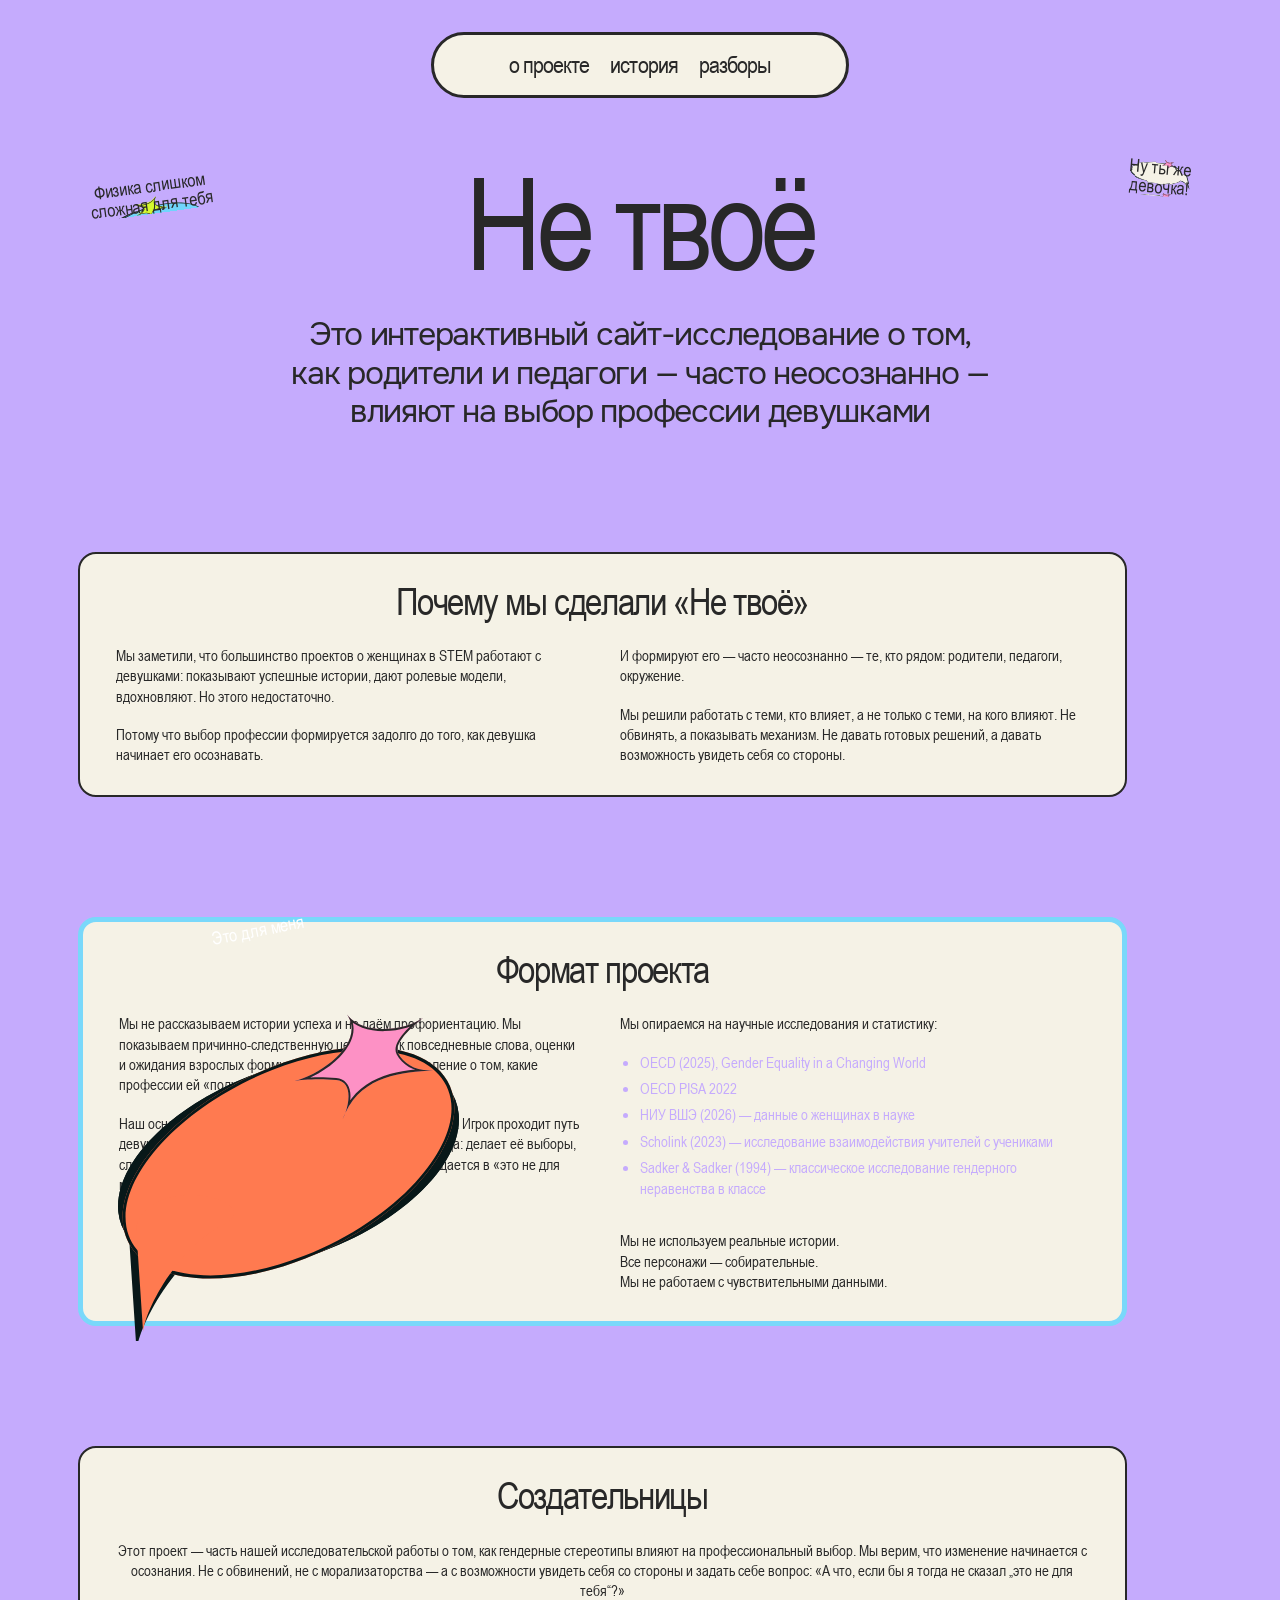
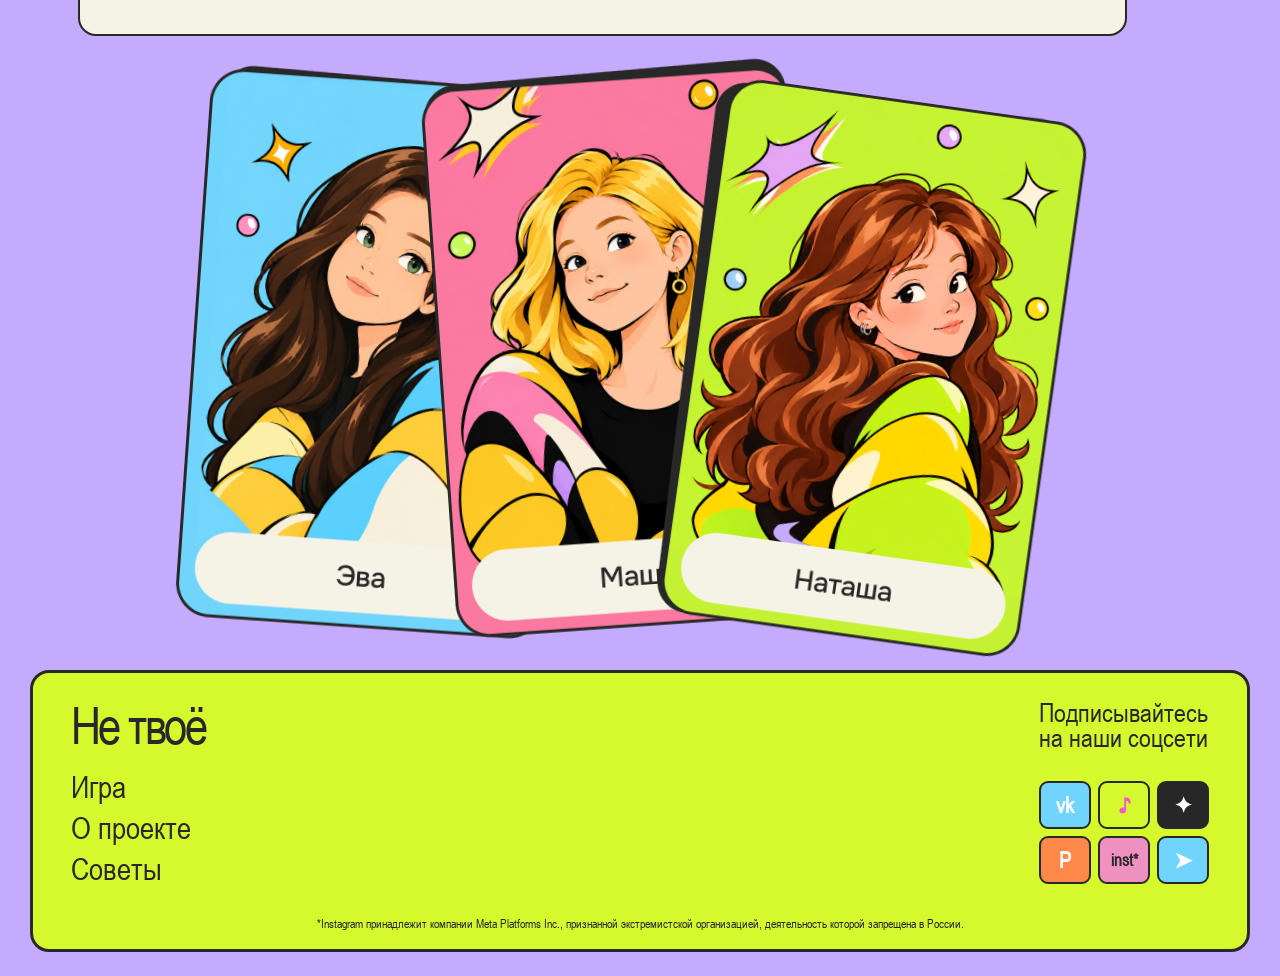
==== about.html @ 61107d0f "about page fixes" ====
<!doctype html>
<html lang="ru">
<head>
  <meta charset="utf-8" />
  <meta name="viewport" content="width=device-width, initial-scale=1" />
  <title>О проекте — Не твоё</title>
  <link rel="shortcut icon" href="./assets/favicon.svg" type="image/x-icon" />
  <link rel="stylesheet" href="./stylesheets/global.css" />
  <link rel="stylesheet" href="./stylesheets/style.css" />
  <link rel="stylesheet" href="./stylesheets/about.css" />
</head>
<body class="about-page">
  <nav class="menu" aria-label="навигация">
    <a href="./about.html" class="menu_item" aria-current="page">о проекте</a>
    <a href="./index.html" class="menu_item">история</a>
    <a href="./situations.html" class="menu_item">разборы</a>
  </nav>
  <main class="about-layout">
    <header class="about-hero" aria-labelledby="about-title">
      <span class="speech speech--left">Физика слишком<br />сложная для тебя</span>
      <span class="speech speech--right">Ну ты же<br />девочка!</span>
      <h1 id="about-title" class="about-hero__title">Не твоё</h1>
      <p class="about-hero__lead text_h4">Это&nbsp;интерактивный сайт-исследование о&nbsp;том, как&nbsp;родители и&nbsp;педагоги&nbsp;—&nbsp;часто неосознанно — влияют на&nbsp;выбор профессии девушками</p>
    </header>

    <section class="about-panel about-panel--why" aria-labelledby="why-title">
      <h2 id="why-title">Почему мы сделали «Не твоё»</h2>
      <div class="about-columns">
        <div>
          <p>Мы заметили, что большинство проектов о женщинах в STEM работают с девушками: показывают успешные истории, дают ролевые модели, вдохновляют. Но этого недостаточно.</p>
          <p>Потому что выбор профессии формируется задолго до того, как девушка начинает его осознавать.</p>
        </div>
        <div>
          <p>И формируют его — часто неосознанно — те, кто рядом: родители, педагоги, окружение.</p>
          <p>Мы решили работать с теми, кто влияет, а не только с теми, на кого влияют. Не обвинять, а показывать механизм. Не давать готовых решений, а давать возможность увидеть себя со стороны.</p>
        </div>
      </div>
    </section>

    <span class="speech speech--middle">Это для меня</span>

    <section class="about-panel about-panel--format" aria-labelledby="format-title">
      <h2 id="format-title">Формат проекта</h2>
      <div class="about-columns">
        <div>
          <p>Мы не рассказываем истории успеха и не даём профориентацию. Мы показываем причинно-следственную цепочку: как повседневные слова, оценки и ожидания взрослых формируют у девушки представление о том, какие профессии ей «подходят».</p>
          <p>Наш основной инструмент — интерактивная игра-расклад. Игрок проходит путь девушки от детства до выбора профессии от первого лица: делает её выборы, слышит реакции взрослых и видит, как интерес превращается в «это не для меня».</p>
        </div>
        <div>
          <p>Мы опираемся на научные исследования и статистику:</p>
          <ul class="about-sources">
            <li class="source_link"><a href="https://www.oecd.org/en/publications/gender-equality-in-a-changing-world_e808086f-en.html">OECD (2025), Gender Equality in a Changing World</a></li>
            <li class="source_link"><a href="https://www.oecd.org/en/publications/pisa-2022-results-volume-i_53f23881-en.html">OECD PISA 2022</a></li>
            <li class="source_link"><a href="https://issek.hse.ru/news/1135180436.html">НИУ ВШЭ (2026) — данные о женщинах в науке</a></li>
            <li class="source_link"><a href="https://www.scholink.org/ojs/index.php/jetss/article/view/31416">Scholink (2023) — исследование взаимодействия учителей с учениками</a></li>
            <li class="source_link"><a href="https://files.eric.ed.gov/fulltext/ED460362.pdf">Sadker & Sadker (1994) — классическое исследование гендерного неравенства в классе</a></li>
          </ul>
          <p class="about-note">Мы не используем реальные истории.<br />Все персонажи — собирательные.<br />Мы не работаем с чувствительными данными.</p>
        </div>
      </div>
    </section>

    <section class="about-creators" aria-labelledby="creators-title">
      <div class="about-panel about-panel--creators">
        <h2 id="creators-title">Создательницы</h2>
        <p>Этот проект — часть нашей исследовательской работы о том, как гендерные стереотипы влияют на профессиональный выбор. Мы верим, что изменение начинается с осознания. Не с обвинений, не с морализаторства — а с возможности увидеть себя со стороны и задать себе вопрос: «А что, если бы я тогда не сказал „это не для тебя“?»</p>
      </div>
      <div class="creator-cards" aria-label="Команда проекта">
        <img src="./assets/creators/eva.png" alt="Портрет Эвы" loading="lazy" />
        <img src="./assets/creators/masha.png" alt="Портрет Маши" loading="lazy" />
        <img src="./assets/creators/natasha.png" alt="Портрет Наташи" loading="lazy" />
      </div>
    </section>
  </main>

  <footer class="about-footer">
    <div class="about-footer__brand">
      <span class="about-footer__logo">Не твоё</span>
      <nav class="about-footer__links" aria-label="Навигация в подвале">
        <a href="./index.html">Игра</a>
        <a href="./about.html">О проекте</a>
        <a href="./situations.html">Советы</a>
      </nav>
    </div>
    <div class="about-footer__social">
      <p>Подписывайтесь<br />на наши соцсети</p>
      <div class="about-socials">
        <a class="about-socials__vk" href="#" aria-label="ВКонтакте">vk</a>
        <a class="about-socials__tt" href="#" aria-label="TikTok">♪</a>
        <a class="about-socials__other" href="#" aria-label="Дзен">✦</a>
        <a class="about-socials__pin" href="#" aria-label="Pinterest">P</a>
        <a class="about-socials__inst" href="#" aria-label="Instagram">inst*</a>
        <a class="about-socials__tg" href="#" aria-label="Telegram">➤</a>
      </div>
    </div>
    <p class="about-footer__disclaimer">*Instagram принадлежит компании Meta Platforms Inc., признанной экстремистской организацией, деятельность которой запрещена в России.</p>
  </footer>
</body>
</html>
---- stylesheets/global.css ----
:root {
  --purple: #c5abfd;
  --black: #282828;
  --white: #f5f2e6;
  --green: #d6f92e;
  --blue: #70d4fc;
  --pink: #fc9bcb;
}
* {
  box-sizing: border-box;
}
html,
body {
  margin: 0;
  min-height: 100%;
  font-family: Arial, sans-serif;
  color: var(--black);
}
body {
  background: var(--purple);
}
.page {
  position: relative;
  min-height: 100vh;
  min-height: 100dvh;
  overflow: hidden;
  display: flex;
  flex-direction: column;
  padding: 24px clamp(16px, 4vw, 64px);
}
.scene {
  width: 100%;
  display: none;
  flex: 1;
  min-height: 0;
  align-items: center;
  justify-content: center;
  position: relative;
}
.scene.is-active {
  display: flex;
  animation: fade 0.3s ease both;
}
.scene__content {
  width: 100%;
  max-height: 100%;
  overflow-y: auto;
  overscroll-behavior: contain;
  text-align: center;
  padding: 22px 0;
}

.btn {
  display: inline-block;
  border: 2px solid var(--black);
  border-radius: 999px;
  padding: 13px 29px;
  background: var(--green);
  text-decoration: none;
  font-weight: 700;
  color: var(--black);
  margin-top: 12px;
}
.btn:hover {
  transform: translateY(-2px);
}
.btn:focus-visible,
.choice-card:focus-visible {
  outline: 3px solid #fff;
  outline-offset: 4px;
}
.choice-cards {
  display: flex;
  gap: clamp(8px, 2vw, 24px);
  justify-content: center;
  align-items: center;
  margin: 24px auto 18px;
}
.choice-card {
  display: block;
  width: 250px;
  aspect-ratio: 383 / 564;
  padding: 0;
  border: none;
  background: transparent;
  cursor: pointer;
  overflow: visible;
  transition: 0.3s all ease;
}

.choice-card img {
  display: block;
  width: 100%;
  height: 100%;
  object-fit: contain;
  pointer-events: none;
}

/* .choice-card.is-selected {
  outline: 4px solid var(--white);
  transform: scale(1.04);
} */
.reaction {
  min-height: 70px;
  margin: 14px auto 0;
  padding: 14px 20px;
  max-width: 660px;
  border: 2px solid var(--black);
  border-radius: 20px;
  background: var(--white);
  font-size: clamp(16px, 2vw, 20px);
  line-height: 1.4;
}
.reaction[hidden],
.btn[hidden] {
  display: none;
}
.answers {
  display: flex;
  gap: 18px;
  justify-content: center;
  flex-wrap: wrap;
}
.answer {
  background: var(--white);
  min-width: 155px;
}
.answer:first-child {
  background: var(--green);
}
.collected {
  position: absolute;
  left: 22px;
  bottom: 14px;
  display: flex;
  gap: 4px;
  transform: rotate(-7deg);
  pointer-events: none;
}
.collected__card {
  display: grid;
  place-items: center;
  border: 2px solid var(--black);
  border-radius: 9px;
  width: 58px;
  height: 78px;
  background: var(--white);
  font-size: 11px;
  text-align: center;
  padding: 4px;
  box-shadow: 2px 3px var(--black);
}
.footer-note {
  position: relative;
  text-align: center;
  font-size: 12px;
  opacity: 0.6;
  padding-top: 8px;
}
.is-muted {
  color: #555;
}
@keyframes fade {
  from {
    opacity: 0;
  }
  to {
    opacity: 1;
  }
}
@keyframes shake {
  0%,
  100% {
    transform: rotate(0);
  }
  25% {
    transform: rotate(-6deg);
  }
  50% {
    transform: rotate(5deg);
  }
  75% {
    transform: rotate(-3deg);
  }
}

.scene--story {
  position: absolute;
  inset: 0;
  width: 100%;
  height: 100%;
}

.story {
  position: absolute;
  top: 50%;
  left: 50%;
  transform: translate(-50%, -50%);
  display: flex;
  align-items: center;
  justify-content: center;
}

.story__card {
  position: relative;
  z-index: 2;

  width: 310px;
  flex-shrink: 0;

  transform: rotate(-11deg);
}

.story__card img {
  display: block;
  width: 100%;
  height: auto;
  border-radius: 28px;
  border: 3px solid var(--black);
}
.choice-card img {
  width: 247px;
  height: 371px;
  border-radius: 20px;
  border: 2px solid var(--black);
}
/*
.choice-card:nth-of-type(1) {
  transform: rotate(-20deg);
}
.choice-card:nth-of-type(2) {
  transform: rotate(-7deg);
}
.choice-card:nth-of-type(3) {
  transform: rotate(10deg);
}
.choice-card:nth-of-type(1):hover {
  transform: rotate(-15deg);
}
.choice-card:nth-of-type(2):hover {
  transform: rotate(-12deg);
}
.choice-card:nth-of-type(3):hover {
  transform: rotate(15deg);
} */
.story__content {
  position: relative;
  z-index: 1;
  display: flex;
  flex-direction: column;
  align-items: center;
  gap: 32px;
  width: 571px;
  min-height: 355px;

  margin-left: -25px;
  padding: 28px 34px 24px;

  background: var(--white);
  border: 3px solid var(--black);
  border-radius: 24px;
}

.story__content .title_h1 {
  text-align: center;
}

.story__content .text_m {
  width: 100%;
  max-width: 460px;
}

.story__next {
  padding: 16px 32px;
  width: 149px;
  height: 58px;
  display: flex;
  justify-content: center;
  align-items: center;
  background: var(--green);
  border: 3px solid var(--black);
  border-radius: 100px;

  color: var(--black);
  cursor: pointer;
}

.story__next:hover {
  filter: brightness(0.96);
}

.scene--choice {
  position: absolute;
  inset: 0;
  overflow: hidden;
}

.choice {
  position: relative;
  width: 100%;
  height: 100%;
}

.choice__title {
  position: absolute;
  top: 18%;
  left: 50%;
  transform: translateX(-50%);

  margin: 0;
  padding: 20px 40px;

  width: max-content;
  max-width: 90%;

  background: var(--white);
  border: 3px solid var(--green);
  border-radius: 24px;
  text-align: center;

  z-index: 2;
}

/* Карточки */

.choice__cards {
  position: absolute;
  inset: 0;
}

.choice-card {
  position: absolute;
  top: 50%;
  left: 50%;

  width: clamp(160px, 18vw, 260px);
  aspect-ratio: 383 / 564;

  padding: 0;
  border: 0;
  background: transparent;
  cursor: pointer;

  transition: filter 0.25s ease;
}

.choice-card img {
  display: block;
  width: 100%;
  height: 100%;
  object-fit: contain;
  pointer-events: none;
}

.choice-card--1 {
  transform: translate(-164%, -25%) rotate(-11deg);
  z-index: 1;
}

.choice-card--2 {
  transform: translate(-50%, -25%) rotate(-2deg);
  z-index: 2;
}

.choice-card--3 {
  transform: translate(60%, -25%) rotate(5deg);
  z-index: 1;
}
.choice__bubble {
  position: absolute;

  top: 26%;
  right: -13%;

  width: 55vw;
  aspect-ratio: 480 / 160;

  background-image: url("../assets/bubble.svg");
  background-size: 100% 100%;
  background-repeat: no-repeat;

  display: flex;
  align-items: center;
  justify-content: center;

  padding: 40px 20px;

  z-index: 20;

  opacity: 0;
  visibility: hidden;
  pointer-events: none;

  transition:
    opacity 0.3s ease,
    visibility 0.3s ease;
}

.choice__bubble.is-visible {
  opacity: 1;
  visibility: visible;
}

.choice__bubble .text_m {
  margin: 0;
  max-width: 275px;
}
.choice-card.is-shaking {
  animation: choiceShake 0.45s ease;
}

@keyframes choiceShake {
  0%,
  100% {
    rotate: 0deg;
  }
  25% {
    rotate: -5deg;
  }
  50% {
    rotate: 5deg;
  }
  75% {
    rotate: -3deg;
  }
}
.choice-card.is-selected {
  z-index: 15;
  scale: 1.12;
  transition: scale 0.3s ease;
}
.choice__cards {
  position: absolute;
  inset: 0;
  z-index: auto;
}

.choice-card.is-selected {
  z-index: 15;
  scale: 1.12;
}

.choice__bubble {
  z-index: 20;
}

.scene:not(.is-active) {
  display: none;
}

.scene.is-active {
  display: flex;
}
.choice::before {
  content: "";
  position: absolute;
  inset: 0;
  background: rgba(0, 0, 0, 0.25);
  z-index: 10;

  opacity: 0;
  visibility: hidden;
  pointer-events: none;
  transition:
    opacity 0.3s ease,
    visibility 0.3s ease;
}

.choice:has(.choice-card.is-selected)::before {
  opacity: 1;
  visibility: visible;
}

.choice__cards:has(.is-selected) {
  z-index: 11;
}

.choice-card.is-selected {
  z-index: 15;
  scale: 1.12;
}

.choice__bubble {
  z-index: 20;
}
@media (max-width: 600px) {
  .page {
    padding: 18px 15px;
  }
  .choice-cards {
    gap: 7px;
  }
  .choice-card {
    width: min(29vw, 145px);
    border-radius: 13px;
  }
  .collected {
    left: 12px;
    bottom: 38px;
  }
  .collected__card {
    width: 40px;
    height: 56px;
    font-size: 9px;
  }
  .reaction {
    padding: 10px 12px;
    min-height: 50px;
  }
  .btn {
    padding: 11px 22px;
  }
}
@media (prefers-reduced-motion: reduce) {
  *,
  *:before,
  *:after {
    animation-duration: 0.01ms !important;
    transition-duration: 0.01ms !important;
  }
}
---- stylesheets/style.css ----
@import url(reset.css);
@import url(fonts.css);
@import url(layout.css);
@import url(adaptive.css);
---- stylesheets/about.css ----
.about-page {
  display: flex;
  flex-direction: column;
  min-height: 100vh;
  color: var(--black);
  background: var(--purple);
  overflow-x: hidden;
}
.about-page *,
.about-page *::before,
.about-page *::after {
  box-sizing: border-box;
}
.menu {
  margin-top: 32px;
}
.about-layout {
  isolation: isolate;
  position: relative;
  max-width: 1440px;
  margin: 0 auto;
}
.about-hero {
  position: relative;
  min-height: 300px;
  padding-top: 76px;
  text-align: center;
  display: flex;
  flex-direction: column;
  align-items: center;
  gap: 40px;
}
.about-hero__title {
  font-family: 'Arial-Narrow';
  font-size: clamp(70px, 10vw, 180px);
  line-height: 80%;
letter-spacing: -0.04em;
}
.about-hero__lead {
  max-width: 760px;
}
.speech {
  position: absolute;
  display: block;
  z-index: 2;
  /* max-width: 270px; */
  text-align: center;
  font-size: clamp(13px, 1.4vw, 20px);
  line-height: 1.05;
  transform: rotate(-8deg);
  background-position: center;
  background-repeat: no-repeat;
}
.speech--left {
  left: 1%;
  top: 78px;
  background: url('../assets/blue_bubble.svg');
  background-size: 100%;
}
.speech--right {
  right: 1%;
  top: 60px;
  transform: rotate(5deg);
  background: url('../assets/bubble.svg');
  background-size: 100%;
}
.speech--middle {
  width: 430px;
  height: 390px;
  background: url(../assets/red_bubble.svg);
  color: white;
  transform: rotate(-11deg);
}
.about-panel {
  width: 82vw;
  background: var(--white);
  border: 2px solid var(--black);
  border-radius: 18px;
  padding: 27px 36px 30px;
}
.about-panel h2 {
  margin: 0 0 22px;
  text-align: center;
  font-weight: 500;
  font-size: clamp(26px, 3vw, 46px);
  line-height: 1.1;
  letter-spacing: -0.035em;
}
.about-panel p,
.about-panel li {
  font-size: clamp(15px, 1.2vw, 19px);
  line-height: 1.33;
}
.about-panel p {
  margin: 0 0 18px;
}
.about-panel p:last-child {
  margin-bottom: 0;
}
.about-columns {
  display: grid;
  grid-template-columns: 1fr 1fr;
  gap: 36px;
}
.about-panel--why {
  margin-top: 120px;
  margin-bottom: 120px;
}
.about-panel--format {
  position: relative;
  margin-bottom: 120px;
  border-color: #79d8fa;
  border-width: 5px;
}
.about-sources {
  padding-left: 20px;
  list-style: disc;
}
.about-sources li {
  margin: 6px 0;
}
.about-note {
  margin-top: 32px !important;
}
.about-creators {
  margin-top: 10px;
}
.about-panel--creators {
  text-align: center;
  padding-bottom: 33px;
}
.about-panel--creators p {
  max-width: 1060px;
  margin: 0 auto;
}
.creator-cards {
  display: flex;
  justify-content: center;
  gap: 0;
  align-items: flex-start;
  padding: 45px 0 30px;
}
.creator-cards img {
  width: 375px;
}
.creator-cards img:nth-child(1) {
  z-index: 2;
  transform: rotate(4deg) translateY(-14px) translateX(114px);
}
.creator-cards img:nth-child(2) {
  z-index: 2;
  transform: rotate(-4deg) translateY(-14px) translateX(-14px);
}
.creator-cards img:nth-child(3) {
  z-index: 3;
  transform: rotate(8deg) translateY(36px) translateX(-144px);
}
.creator-card img {
  display: block;
  width: 100%;
  height: 100%;
  object-fit: cover;
}
.about-footer {
  position: relative;
  isolation: isolate;
  overflow: hidden;
  max-width: 1360px;
  width: calc(100% - 60px);
  margin: 0 auto 24px;
  border: 3px solid var(--black);
  border-radius: 19px;
  padding: 27px 38px 18px;
  display: flex;
  justify-content: space-between;
  flex-wrap: wrap;
  gap: 28px;
  background: var(--green);
}
.source_link {
  color: var(--purple);
}
.source_link:hover {
  filter: brightness(0.7);
}
.about-footer__logo {
  font-size: clamp(40px, 4vw, 62px);
  letter-spacing: -0.05em;
  line-height: 1;
}
.about-footer__links {
  margin-top: 18px;
  display: flex;
  flex-direction: column;
  align-items: flex-start;
  gap: 4px;
}
.about-footer__links a {
  font-size: clamp(22px, 2.4vw, 32px);
  line-height: 1.2;
  text-decoration: none;
  color: inherit;
}
.about-footer__social p {
  margin: 0 0 30px;
  font-size: clamp(19px, 2vw, 28px);
}
.about-socials {
  display: grid;
  grid-template-columns: repeat(3, 52px);
  gap: 7px;
}
.about-socials a {
  width: 52px;
  height: 48px;
  border: 2px solid var(--black);
  border-radius: 9px;
  display: flex;
  align-items: center;
  justify-content: center;
  text-decoration: none;
  color: white;
  font-weight: 800;
  font-size: 22px;
}
.about-socials__vk,
.about-socials__tg {
  background: #70d4fc;
}
.about-socials__tt {
  background: var(--green);
  color: #f159ce !important;
}
.about-socials__other {
  background: #272727;
}
.about-socials__pin {
  background: #ff8949;
}
.about-socials__inst {
  background: #ef91c0;
  color: #272727 !important;
  font-size: 17px !important;
}
.about-footer__disclaimer {
  width: 100%;
  text-align: center;
  font-size: 12px;
  line-height: 1.3;
  margin: 0;
}
@media (max-width: 700px) {
  .menu {
    margin-top: 20px;
  }
  .about-layout {
    padding: 0 6% 44px;
  }
  .about-hero {
    min-height: 0;
    padding: 46px 0 70px;
  }
  .about-hero__title {
    font-size: clamp(55px, 15vw, 95px);
    margin: 5px 0 18px;
  }
  .about-hero__lead {
    max-width: 320px;
    font-size: clamp(16px, 4.1vw, 20px);
    line-height: 1.22;
  }
  .speech {
    font-size: 14px;
    padding: 9px 12px;
  }
  .speech--left {
    display: none;
  }
  .speech--right {
    top: auto;
    bottom: 0;
    right: -5%;
    transform: rotate(-8deg);
  }
  .speech--middle {
    margin: 22px 0 15px auto;
    right: -5%;
  }
  .about-panel {
    padding: 24px 22px;
    border-radius: 16px;
  }
  .about-panel h2 {
    margin-bottom: 18px;
    font-size: clamp(26px, 7vw, 36px);
  }
  .about-columns {
    display: block;
  }
  .about-panel p,
  .about-panel li {
    font-size: clamp(16px, 4vw, 19px);
    line-height: 1.35;
  }
  .about-panel--why {
    margin-bottom: 42px;
  }
  .about-panel--format {
    margin-bottom: 40px;
  }
  .about-sources {
    margin-bottom: 25px;
  }
  .about-panel--creators {
    text-align: center;
  }
  .creator-cards {
    padding: 30px 0 25px;
    display: flex;
    flex-wrap: wrap;
  }
  .creator-card {
    width: 43%;
    min-width: 130px;
  }
  .creator-card:nth-child(2) {
    transform: rotate(8deg) translateY(13px);
  }
  .creator-card:nth-child(3) {
    width: 56%;
    margin-top: 12px;
    transform: rotate(-3deg);
  }
  .about-footer {
    width: calc(100% - 24px);
    margin-bottom: 12px;
    padding: 23px 22px 15px;
    display: block;
  }
  .about-footer__logo {
    font-size: 44px;
  }
  .about-footer__links {
    margin: 8px 0 28px;
  }
  .about-footer__links a {
    font-size: 24px;
  }
  .about-footer__social p {
    margin-bottom: 12px;
    font-size: 20px;
  }
  .about-socials {
    grid-template-columns: repeat(3, 49px);
  }
  .about-socials a {
    width: 49px;
    height: 47px;
  }
  .about-footer__disclaimer {
    margin-top: 24px;
    font-size: 10px;
  }
}
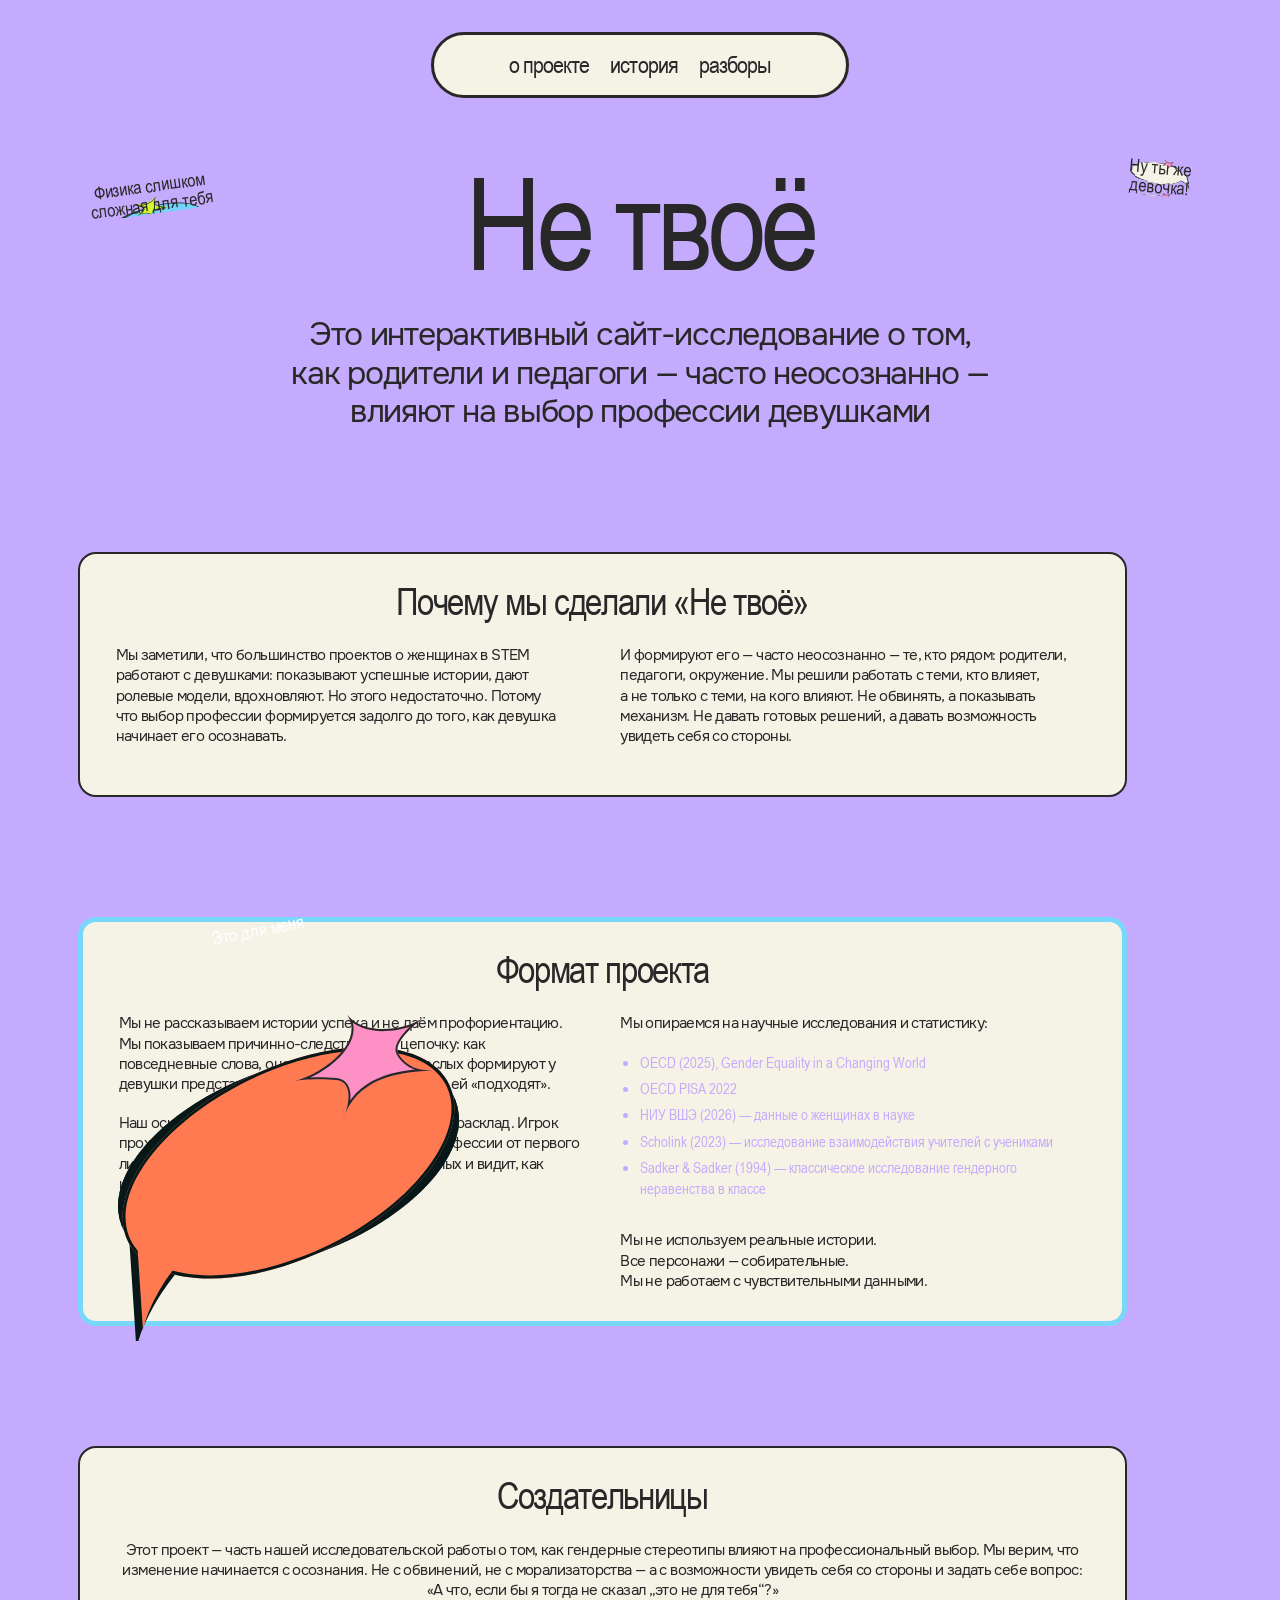
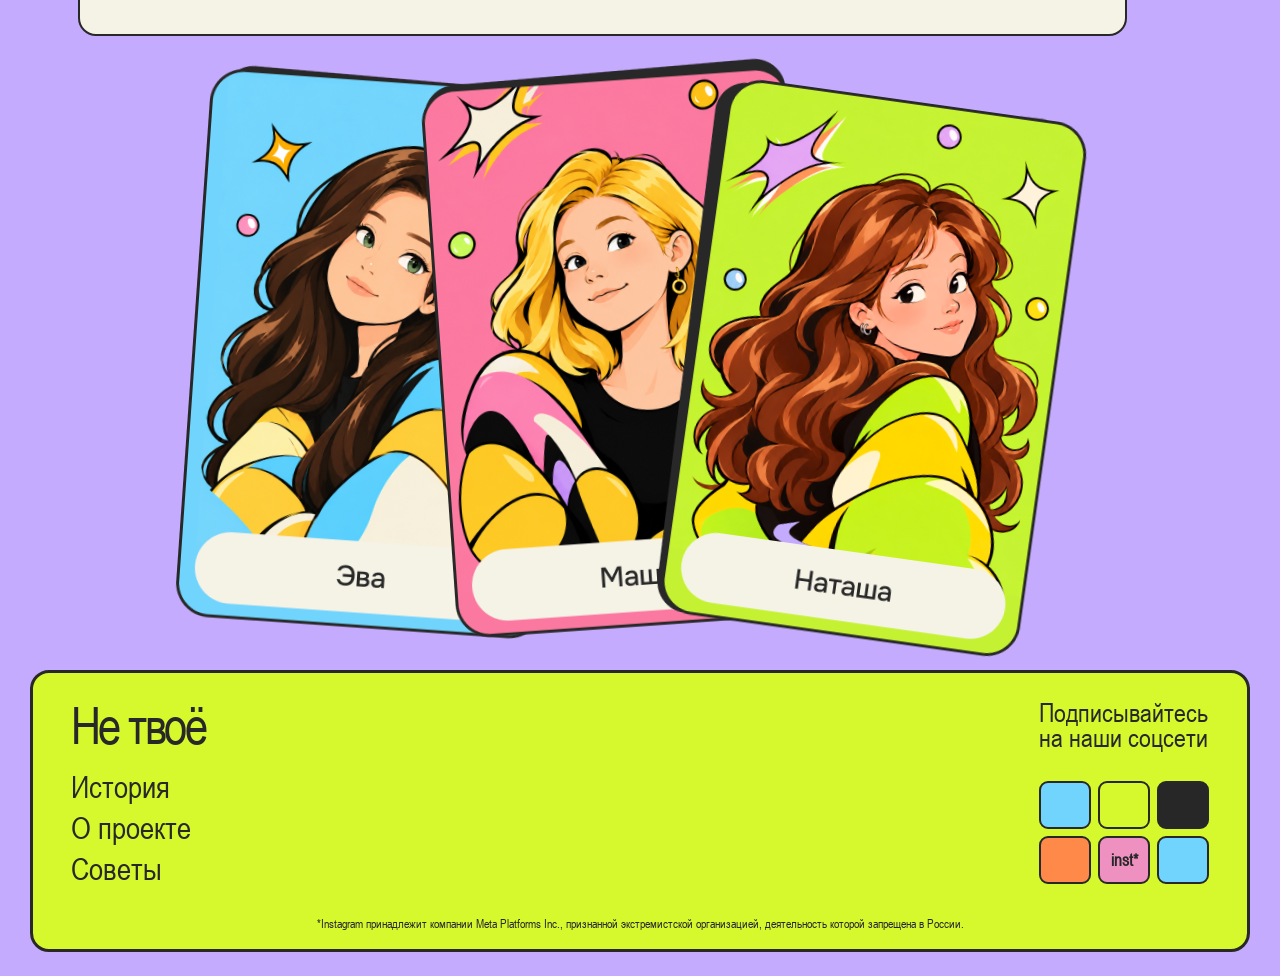
==== commit 4defc9fa: "fixed footer" ====
--- a/about.html
+++ b/about.html
@@ -26,14 +26,8 @@
     <section class="about-panel about-panel--why" aria-labelledby="why-title">
       <h2 id="why-title">Почему мы сделали «Не твоё»</h2>
       <div class="about-columns">
-        <div>
-          <p>Мы заметили, что большинство проектов о женщинах в STEM работают с девушками: показывают успешные истории, дают ролевые модели, вдохновляют. Но этого недостаточно.</p>
-          <p>Потому что выбор профессии формируется задолго до того, как девушка начинает его осознавать.</p>
-        </div>
-        <div>
-          <p>И формируют его — часто неосознанно — те, кто рядом: родители, педагоги, окружение.</p>
-          <p>Мы решили работать с теми, кто влияет, а не только с теми, на кого влияют. Не обвинять, а показывать механизм. Не давать готовых решений, а давать возможность увидеть себя со стороны.</p>
-        </div>
+          <p class="text_l">Мы&nbsp;заметили, что&nbsp;большинство проектов о&nbsp;женщинах в&nbsp;STEM работают с&nbsp;девушками: показывают успешные истории, дают ролевые модели, вдохновляют. Но&nbsp;этого&nbsp;недостаточно. Потому что&nbsp;выбор профессии формируется задолго до&nbsp;того, как&nbsp;девушка начинает его&nbsp;осознавать.</p>
+          <p class="text_l">И&nbsp;формируют его&nbsp;— часто неосознанно&nbsp;— те, кто&nbsp;рядом: родители, педагоги, окружение. Мы&nbsp;решили работать с&nbsp;теми, кто&nbsp;влияет, а&nbsp;не&nbsp;только с&nbsp;теми, на&nbsp;кого влияют. Не&nbsp;обвинять, а&nbsp;показывать механизм. Не&nbsp;давать готовых решений, а&nbsp;давать возможность увидеть себя со&nbsp;стороны.</p>
       </div>
     </section>
 
@@ -43,11 +37,11 @@
       <h2 id="format-title">Формат проекта</h2>
       <div class="about-columns">
         <div>
-          <p>Мы не рассказываем истории успеха и не даём профориентацию. Мы показываем причинно-следственную цепочку: как повседневные слова, оценки и ожидания взрослых формируют у девушки представление о том, какие профессии ей «подходят».</p>
-          <p>Наш основной инструмент — интерактивная игра-расклад. Игрок проходит путь девушки от детства до выбора профессии от первого лица: делает её выборы, слышит реакции взрослых и видит, как интерес превращается в «это не для меня».</p>
+          <p class="text_l">Мы не рассказываем истории успеха и не даём профориентацию. Мы показываем причинно-следственную цепочку: как повседневные слова, оценки и ожидания взрослых формируют у девушки представление о том, какие профессии ей «подходят».</p>
+          <p class="text_l">Наш основной инструмент — интерактивная игра-расклад. Игрок проходит путь девушки от детства до выбора профессии от первого лица: делает её выборы, слышит реакции взрослых и видит, как интерес превращается в «это не для меня».</p>
         </div>
         <div>
-          <p>Мы опираемся на научные исследования и статистику:</p>
+          <p class="text_l">Мы опираемся на научные исследования и статистику:</p>
           <ul class="about-sources">
             <li class="source_link"><a href="https://www.oecd.org/en/publications/gender-equality-in-a-changing-world_e808086f-en.html">OECD (2025), Gender Equality in a Changing World</a></li>
             <li class="source_link"><a href="https://www.oecd.org/en/publications/pisa-2022-results-volume-i_53f23881-en.html">OECD PISA 2022</a></li>
@@ -55,7 +49,7 @@
             <li class="source_link"><a href="https://www.scholink.org/ojs/index.php/jetss/article/view/31416">Scholink (2023) — исследование взаимодействия учителей с учениками</a></li>
             <li class="source_link"><a href="https://files.eric.ed.gov/fulltext/ED460362.pdf">Sadker & Sadker (1994) — классическое исследование гендерного неравенства в классе</a></li>
           </ul>
-          <p class="about-note">Мы не используем реальные истории.<br />Все персонажи — собирательные.<br />Мы не работаем с чувствительными данными.</p>
+          <p class="about-note text_l">Мы не используем реальные истории.<br />Все персонажи — собирательные.<br />Мы не работаем с чувствительными данными.</p>
         </div>
       </div>
     </section>
@@ -63,7 +57,7 @@
     <section class="about-creators" aria-labelledby="creators-title">
       <div class="about-panel about-panel--creators">
         <h2 id="creators-title">Создательницы</h2>
-        <p>Этот проект — часть нашей исследовательской работы о том, как гендерные стереотипы влияют на профессиональный выбор. Мы верим, что изменение начинается с осознания. Не с обвинений, не с морализаторства — а с возможности увидеть себя со стороны и задать себе вопрос: «А что, если бы я тогда не сказал „это не для тебя“?»</p>
+        <p class="text_l">Этот проект — часть нашей исследовательской работы о том, как гендерные стереотипы влияют на профессиональный выбор. Мы верим, что изменение начинается с осознания. Не с обвинений, не с морализаторства — а с возможности увидеть себя со стороны и задать себе вопрос: «А что, если бы я тогда не сказал „это не для тебя“?»</p>
       </div>
       <div class="creator-cards" aria-label="Команда проекта">
         <img src="./assets/creators/eva.png" alt="Портрет Эвы" loading="lazy" />
@@ -77,7 +71,7 @@
     <div class="about-footer__brand">
       <span class="about-footer__logo">Не твоё</span>
       <nav class="about-footer__links" aria-label="Навигация в подвале">
-        <a href="./index.html">Игра</a>
+        <a href="./index.html">История</a>
         <a href="./about.html">О проекте</a>
         <a href="./situations.html">Советы</a>
       </nav>
@@ -85,12 +79,12 @@
     <div class="about-footer__social">
       <p>Подписывайтесь<br />на наши соцсети</p>
       <div class="about-socials">
-        <a class="about-socials__vk" href="#" aria-label="ВКонтакте">vk</a>
-        <a class="about-socials__tt" href="#" aria-label="TikTok">♪</a>
-        <a class="about-socials__other" href="#" aria-label="Дзен">✦</a>
-        <a class="about-socials__pin" href="#" aria-label="Pinterest">P</a>
-        <a class="about-socials__inst" href="#" aria-label="Instagram">inst*</a>
-        <a class="about-socials__tg" href="#" aria-label="Telegram">➤</a>
+        <a class="about-socials__vk" href="https://vk.ru/netvoyeproject" aria-label="ВКонтакте"></a>
+        <a class="about-socials__tt" href="https://www.tiktok.com/@not_yours_project" aria-label="TikTok"></a>
+        <a class="about-socials__other" href="https://dzen.ru/notyoursproject" aria-label="Дзен"></a>
+        <a class="about-socials__pin" href="https://www.pinterest.com/netvoeproject/" aria-label="Pinterest"></a>
+        <a class="about-socials__inst" href="https://www.instagram.com/netvoe.project/" aria-label="Instagram">inst*</a>
+        <a class="about-socials__tg" href="https://t.me/notyoursproject" aria-label="Telegram"></a>
       </div>
     </div>
     <p class="about-footer__disclaimer">*Instagram принадлежит компании Meta Platforms Inc., признанной экстремистской организацией, деятельность которой запрещена в России.</p>
--- a/stylesheets/about.css
+++ b/stylesheets/about.css
@@ -102,6 +102,9 @@
   grid-template-columns: 1fr 1fr;
   gap: 36px;
 }
+.about-columns p {
+  max-width: 520px;
+}
 .about-panel--why {
   margin-top: 120px;
   margin-bottom: 120px;
@@ -118,6 +121,7 @@
 }
 .about-sources li {
   margin: 6px 0;
+  transition: all 0.5s ease;
 }
 .about-note {
   margin-top: 32px !important;
@@ -222,6 +226,10 @@
   color: white;
   font-weight: 800;
   font-size: 22px;
+  transition: all 0.5s ease;
+}
+.about-socials a:hover {
+  filter: brightness(0.7);
 }
 .about-socials__vk,
 .about-socials__tg {
@@ -361,4 +369,35 @@
     margin-top: 24px;
     font-size: 10px;
   }
-}
+  .creators__cards {
+    display: flex;
+    flex-wrap: nowrap;
+
+    width: 100%;
+    gap: 16px;
+
+    overflow-x: auto;
+    overflow-y: hidden;
+
+    scroll-snap-type: x mandatory;
+    scroll-padding-inline: 16px;
+    -webkit-overflow-scrolling: touch;
+
+    padding: 12px 16px 24px;
+    box-sizing: border-box;
+
+    scrollbar-width: none;
+  }
+
+  .creators__cards::-webkit-scrollbar {
+    display: none;
+  }
+
+  .creators__cards .creator-card {
+    flex: 0 0 78%;
+    min-width: 0;
+    max-width: 320px;
+
+    scroll-snap-align: center;
+  }
+}
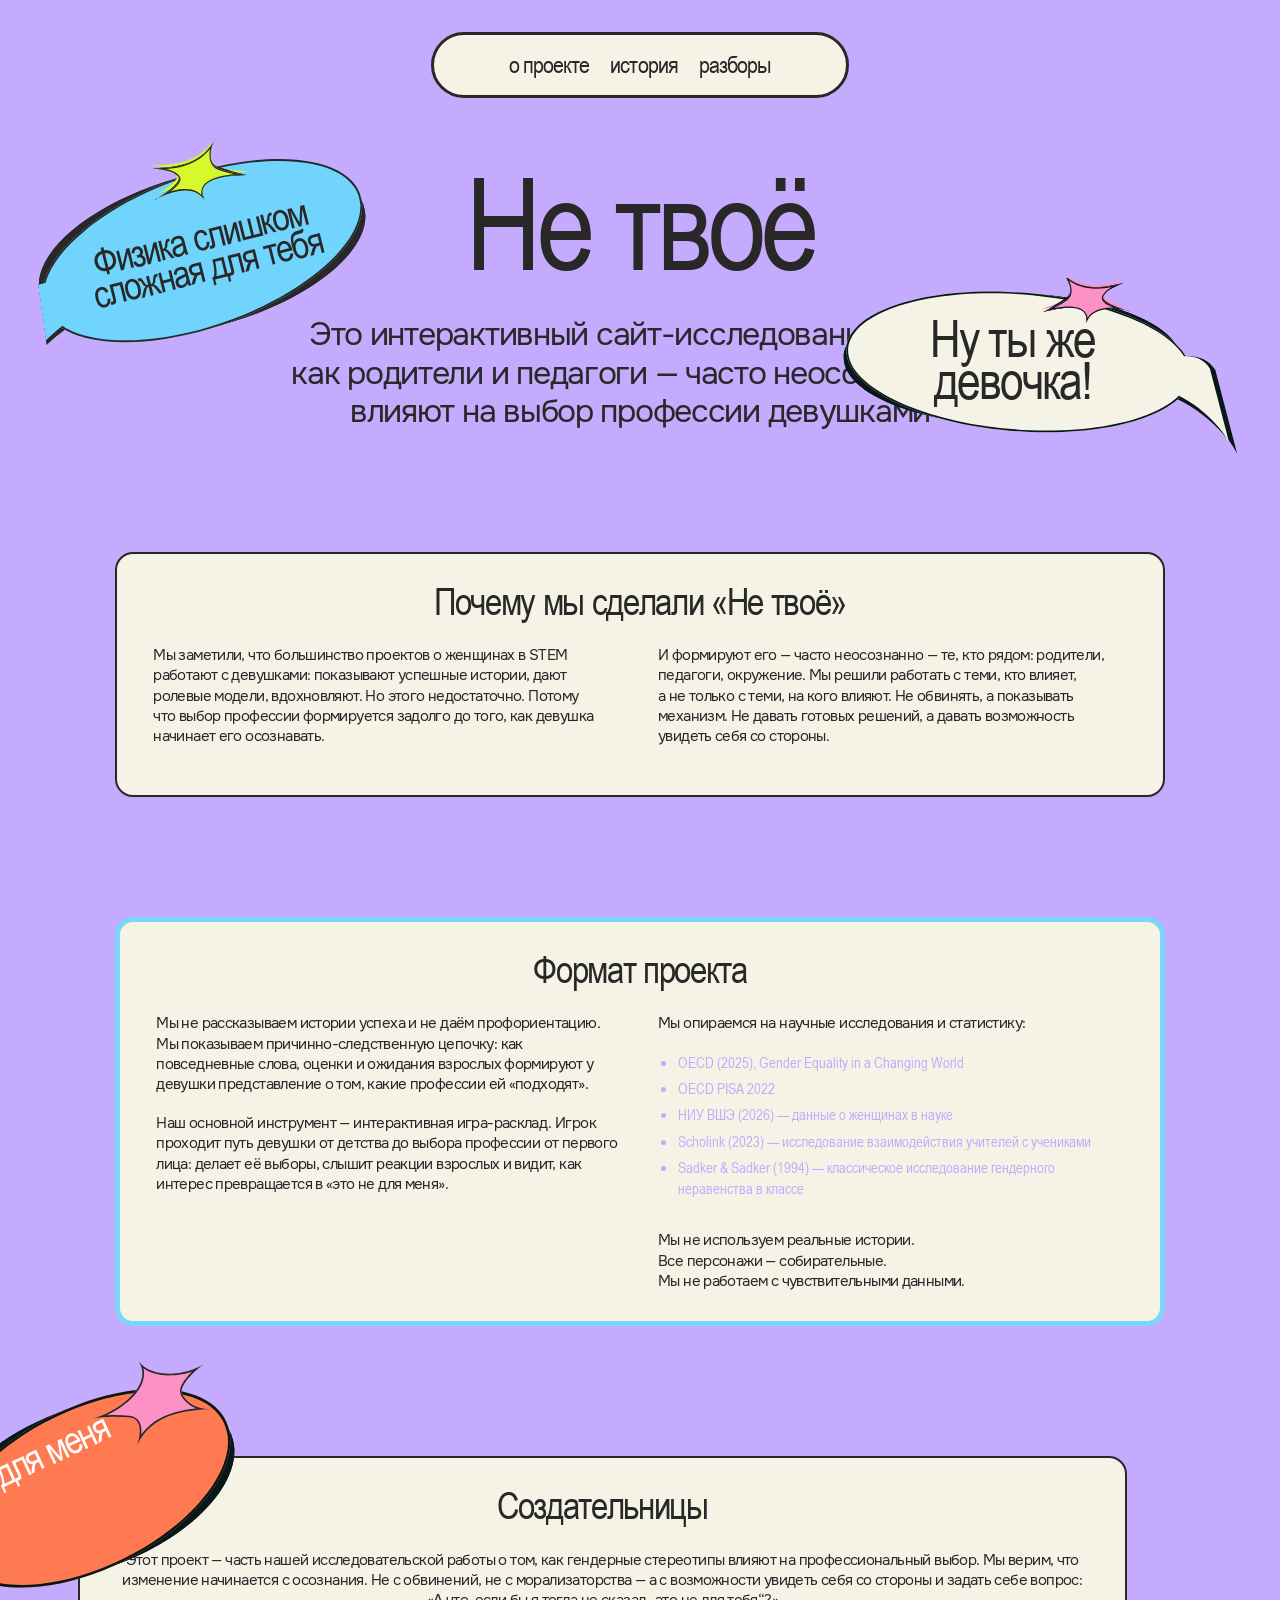
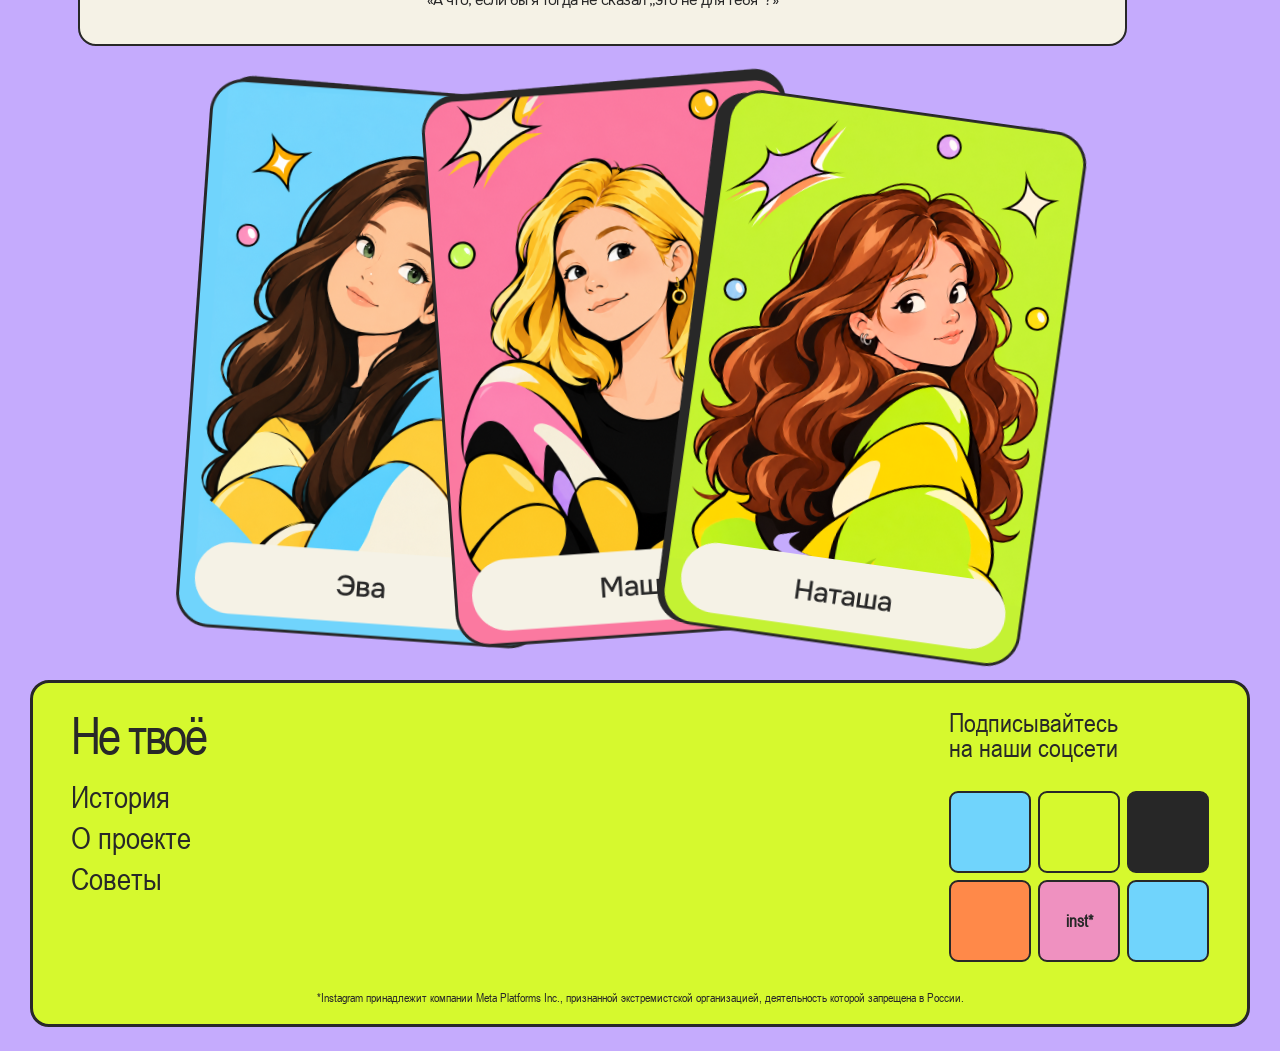
==== commit 15fb7320: "fixes" ====
--- a/about.html
+++ b/about.html
@@ -8,6 +8,19 @@
   <link rel="stylesheet" href="./stylesheets/global.css" />
   <link rel="stylesheet" href="./stylesheets/style.css" />
   <link rel="stylesheet" href="./stylesheets/about.css" />
+  <!-- Yandex.Metrika counter -->
+    <script type="text/javascript">
+        (function(m,e,t,r,i,k,a){
+            m[i]=m[i]||function(){(m[i].a=m[i].a||[]).push(arguments)};
+            m[i].l=1*new Date();
+            for (var j = 0; j < document.scripts.length; j++) {if (document.scripts[j].src === r) { return; }}
+            k=e.createElement(t),a=e.getElementsByTagName(t)[0],k.async=1,k.src=r,a.parentNode.insertBefore(k,a)
+        })(window, document,'script','https://mc.yandex.ru/metrika/tag.js?id=113823030', 'ym');
+
+        ym(113823030, 'init', {ssr:true, webvisor:true, clickmap:true, ecommerce:"dataLayer", referrer: document.referrer, url: location.href, accurateTrackBounce:true, trackLinks:true});
+    </script>
+    <noscript><div><img src="https://mc.yandex.ru/watch/113823030" style="position:absolute; left:-9999px;" alt="" /></div></noscript>
+    <!-- /Yandex.Metrika counter -->
 </head>
 <body class="about-page">
   <nav class="menu" aria-label="навигация">
@@ -17,8 +30,10 @@
   </nav>
   <main class="about-layout">
     <header class="about-hero" aria-labelledby="about-title">
-      <span class="speech speech--left">Физика слишком<br />сложная для тебя</span>
-      <span class="speech speech--right">Ну ты же<br />девочка!</span>
+      <div class="speech speech--left"><p>Физика слишком<br />сложная для тебя</p></div>
+      <div class="main_bubble">
+       <p>Ну ты же<br>девочка!</p>
+      </div>
       <h1 id="about-title" class="about-hero__title">Не твоё</h1>
       <p class="about-hero__lead text_h4">Это&nbsp;интерактивный сайт-исследование о&nbsp;том, как&nbsp;родители и&nbsp;педагоги&nbsp;—&nbsp;часто неосознанно — влияют на&nbsp;выбор профессии девушками</p>
     </header>
@@ -31,7 +46,7 @@
       </div>
     </section>
 
-    <span class="speech speech--middle">Это для меня</span>
+    <div class="speech speech--middle"><p>Это для меня</p></div>
 
     <section class="about-panel about-panel--format" aria-labelledby="format-title">
       <h2 id="format-title">Формат проекта</h2>
--- a/stylesheets/global.css
+++ b/stylesheets/global.css
@@ -216,33 +216,12 @@
   width: 100%;
   height: auto;
   border-radius: 28px;
-  border: 3px solid var(--black);
 }
 .choice-card img {
   width: 247px;
   height: 371px;
   border-radius: 20px;
-  border: 2px solid var(--black);
-}
-/*
-.choice-card:nth-of-type(1) {
-  transform: rotate(-20deg);
-}
-.choice-card:nth-of-type(2) {
-  transform: rotate(-7deg);
-}
-.choice-card:nth-of-type(3) {
-  transform: rotate(10deg);
-}
-.choice-card:nth-of-type(1):hover {
-  transform: rotate(-15deg);
-}
-.choice-card:nth-of-type(2):hover {
-  transform: rotate(-12deg);
-}
-.choice-card:nth-of-type(3):hover {
-  transform: rotate(15deg);
-} */
+}
 .story__content {
   position: relative;
   z-index: 1;
@@ -399,6 +378,7 @@
 .choice__bubble.is-visible {
   opacity: 1;
   visibility: visible;
+  margin-left: -150px;
 }
 
 .choice__bubble .text_m {
@@ -407,6 +387,12 @@
 }
 .choice-card.is-shaking {
   animation: choiceShake 0.45s ease;
+}
+.episode__collected img:nth-of-type(2), .episode__collected img:nth-of-type(4) {
+    display: block;
+    height: auto;
+    transform: rotate(-5deg);
+    width: 95px;
 }
 
 @keyframes choiceShake {
--- a/stylesheets/about.css
+++ b/stylesheets/about.css
@@ -15,6 +15,9 @@
   margin-top: 32px;
 }
 .about-layout {
+  display: flex;
+  flex-direction: column;
+  align-items: center;
   isolation: isolate;
   position: relative;
   max-width: 1440px;
@@ -52,27 +55,55 @@
   background-repeat: no-repeat;
 }
 .speech--left {
-  left: 1%;
-  top: 78px;
-  background: url('../assets/blue_bubble.svg');
+  left: -30%;
+  top: 1%;
+  background: url(../assets/blue_bubble.svg);
   background-size: 100%;
-}
-.speech--right {
-  right: 1%;
-  top: 60px;
-  transform: rotate(5deg);
-  background: url('../assets/bubble.svg');
-  background-size: 100%;
+  background-repeat: no-repeat;
+  background-position: center;
+  width: 28vw;
+  height: 20vw;
+  display: flex;
+  justify-content: center;
+  align-items: center;
+}
+.speech--left p {
+  font-size: 3vw;
+  line-height: 80%;
+  letter-spacing: -0.04em;
+  text-align: center;
+  transform: rotate(-6deg);
+  margin-top: 45px;
+  margin-left: -20px;
+}
+.main_bubble {
+  right: -29%;
+  top: 54%;
 }
 .speech--middle {
-  width: 430px;
-  height: 390px;
+  display: flex;
+  justify-content: center;
+  align-items: center;
+  width: 29.861vw;
+  height: 27vw;
   background: url(../assets/red_bubble.svg);
   color: white;
   transform: rotate(-11deg);
+  background-repeat: no-repeat;
+  left: -15%;
+  top: 54%;
+  background-size: 100%;
+}
+.speech--middle p {
+  font-size: 3vw;
+  line-height: 80%;
+  letter-spacing: -0.04em;
+  transform: rotate(-14deg);
+  margin-left: -150px;
 }
 .about-panel {
   width: 82vw;
+  max-width: 1200px;
   background: var(--white);
   border: 2px solid var(--black);
   border-radius: 18px;
@@ -211,12 +242,12 @@
 }
 .about-socials {
   display: grid;
-  grid-template-columns: repeat(3, 52px);
+  grid-template-columns: repeat(3, 82px);
   gap: 7px;
 }
 .about-socials a {
-  width: 52px;
-  height: 48px;
+  width: 82px;
+  height: 82px;
   border: 2px solid var(--black);
   border-radius: 9px;
   display: flex;
@@ -322,28 +353,17 @@
   .about-panel--creators {
     text-align: center;
   }
-  .creator-cards {
-    padding: 30px 0 25px;
-    display: flex;
-    flex-wrap: wrap;
-  }
-  .creator-card {
-    width: 43%;
-    min-width: 130px;
-  }
-  .creator-card:nth-child(2) {
-    transform: rotate(8deg) translateY(13px);
-  }
-  .creator-card:nth-child(3) {
-    width: 56%;
-    margin-top: 12px;
-    transform: rotate(-3deg);
+
+  .speech--left {
+    display: none;
   }
   .about-footer {
     width: calc(100% - 24px);
     margin-bottom: 12px;
     padding: 23px 22px 15px;
-    display: block;
+    display: flex;
+    flex-direction: column;
+    align-items: center;
   }
   .about-footer__logo {
     font-size: 44px;
@@ -369,35 +389,64 @@
     margin-top: 24px;
     font-size: 10px;
   }
-  .creators__cards {
+
+  .main_bubble {
+    right: -29%;
+    top: 84%;
+  }
+  .about-creators {
+    min-width: 0;
+  }
+  .creator-cards img {
+    transform: none !important;
+  }
+  .creator-cards {
     display: flex;
+    flex-direction: row;
     flex-wrap: nowrap;
+    align-items: center;
+    justify-content: flex-start;
 
     width: 100%;
+    max-width: 100%;
+    box-sizing: border-box;
+
     gap: 16px;
+    padding: 20px 11% 28px;
 
     overflow-x: auto;
     overflow-y: hidden;
 
     scroll-snap-type: x mandatory;
-    scroll-padding-inline: 16px;
+    scroll-padding-inline: 11%;
     -webkit-overflow-scrolling: touch;
-
-    padding: 12px 16px 24px;
-    box-sizing: border-box;
+    overscroll-behavior-x: contain;
 
     scrollbar-width: none;
   }
 
-  .creators__cards::-webkit-scrollbar {
+  .creator-cards::-webkit-scrollbar {
     display: none;
   }
 
-  .creators__cards .creator-card {
+  .creator-cards .creator-card,
+  .creator-cards .creator-card:nth-child(2),
+  .creator-cards .creator-card:nth-child(3) {
+    display: block;
+    position: relative;
+
     flex: 0 0 78%;
+    width: 78%;
     min-width: 0;
-    max-width: 320px;
+    max-width: none;
+    height: auto;
+
+    margin: 0;
+    transform: none;
+    rotate: none;
 
     scroll-snap-align: center;
-  }
-}
+    scroll-snap-stop: always;
+  }
+
+}
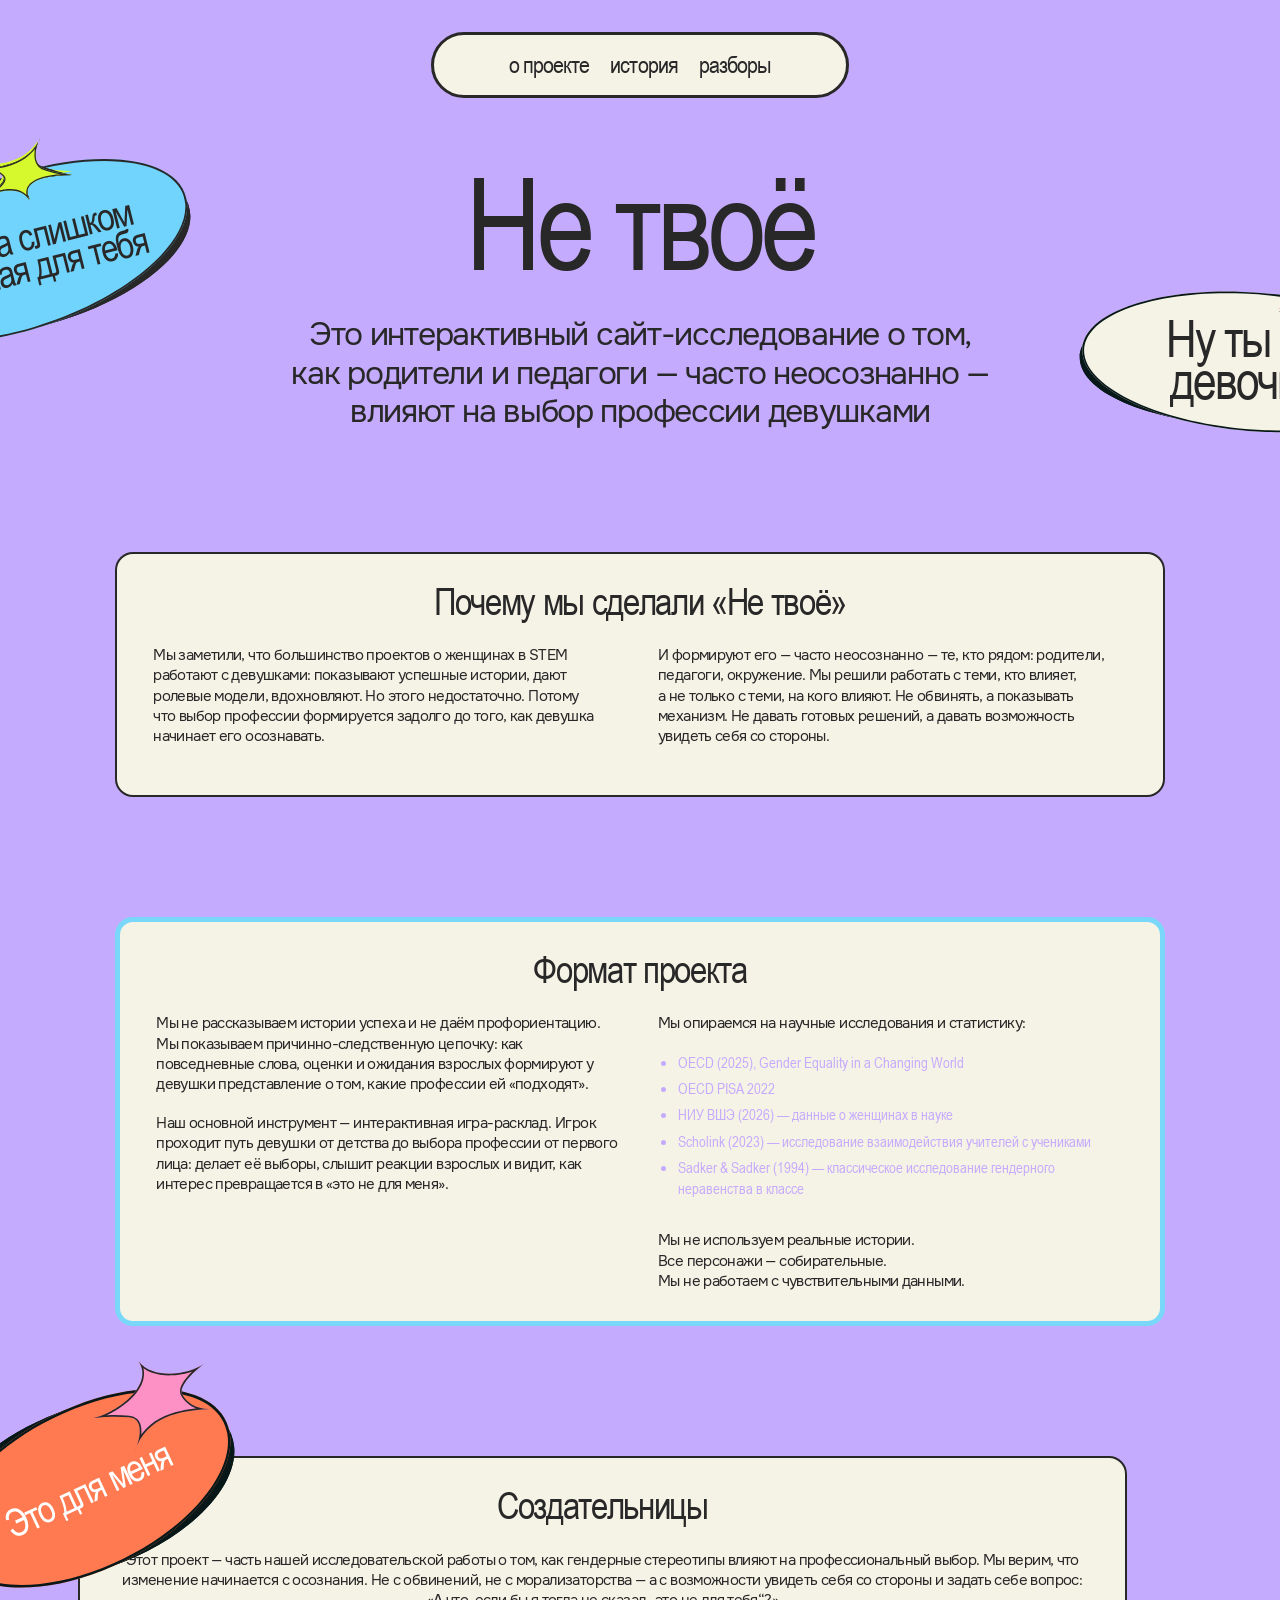
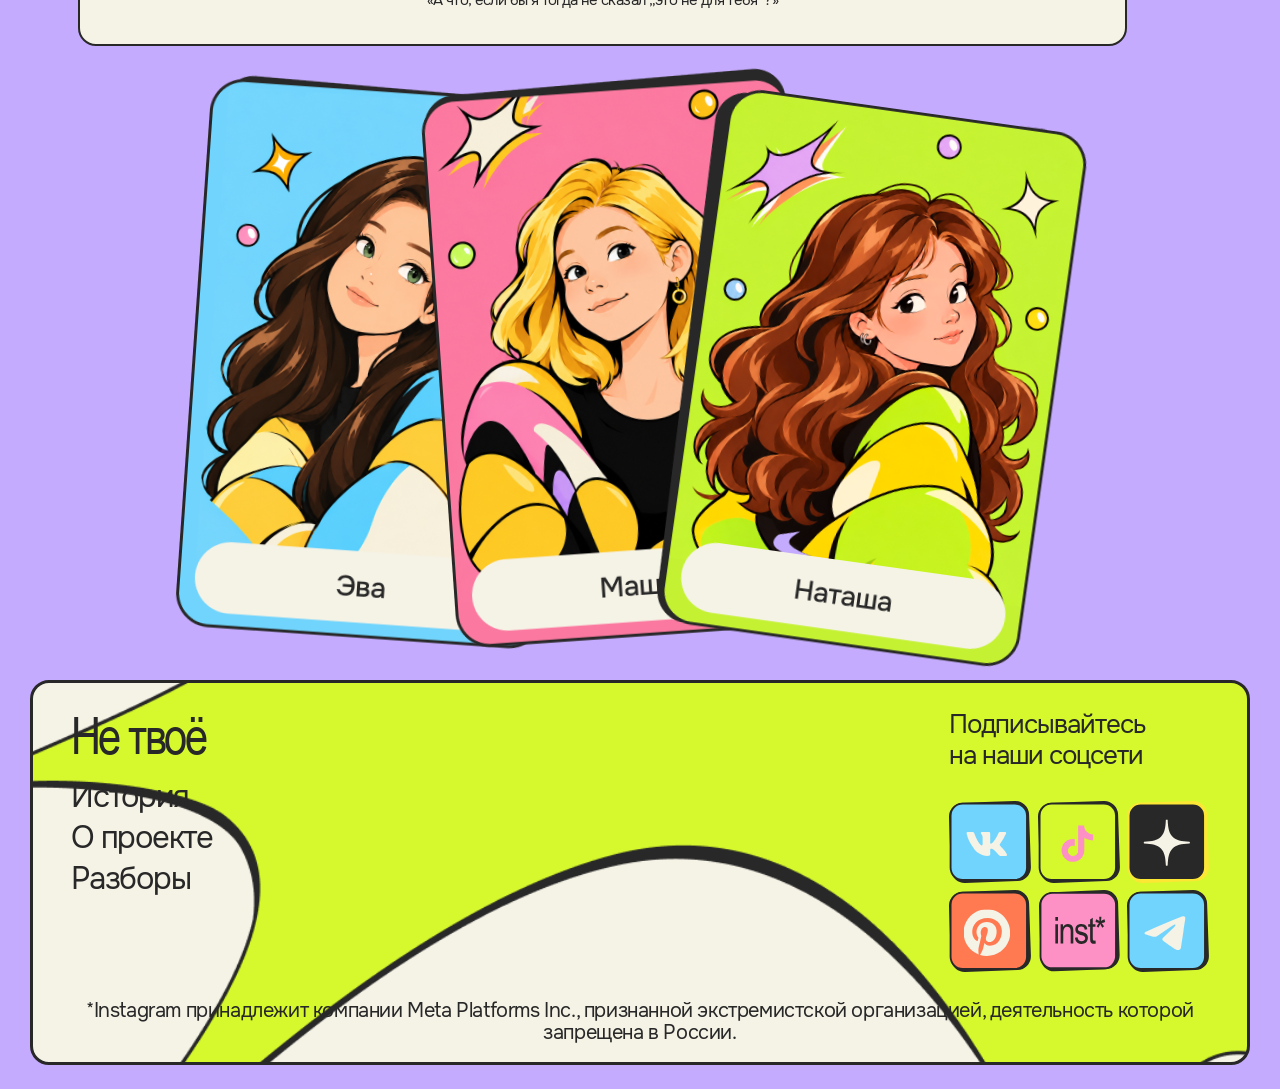
==== commit 9c05e083: "about us page" ====
--- a/about.html
+++ b/about.html
@@ -86,23 +86,23 @@
     <div class="about-footer__brand">
       <span class="about-footer__logo">Не твоё</span>
       <nav class="about-footer__links" aria-label="Навигация в подвале">
-        <a href="./index.html">История</a>
-        <a href="./about.html">О проекте</a>
-        <a href="./situations.html">Советы</a>
+        <a class="text_h2" href="./index.html">История</a>
+        <a class="text_h2" href="./about.html">О проекте</a>
+        <a class="text_h2" href="./situations.html">Разборы</a>
       </nav>
     </div>
     <div class="about-footer__social">
-      <p>Подписывайтесь<br />на наши соцсети</p>
+      <p class="text_h4">Подписывайтесь<br />на наши соцсети</p>
       <div class="about-socials">
         <a class="about-socials__vk" href="https://vk.ru/netvoyeproject" aria-label="ВКонтакте"></a>
         <a class="about-socials__tt" href="https://www.tiktok.com/@not_yours_project" aria-label="TikTok"></a>
         <a class="about-socials__other" href="https://dzen.ru/notyoursproject" aria-label="Дзен"></a>
         <a class="about-socials__pin" href="https://www.pinterest.com/netvoeproject/" aria-label="Pinterest"></a>
-        <a class="about-socials__inst" href="https://www.instagram.com/netvoe.project/" aria-label="Instagram">inst*</a>
+        <a class="about-socials__inst" href="https://www.instagram.com/netvoe.project/" aria-label="Instagram"></a>
         <a class="about-socials__tg" href="https://t.me/notyoursproject" aria-label="Telegram"></a>
       </div>
     </div>
-    <p class="about-footer__disclaimer">*Instagram принадлежит компании Meta Platforms Inc., признанной экстремистской организацией, деятельность которой запрещена в России.</p>
+    <p class="about-footer__disclaimer text_m">*Instagram принадлежит компании Meta Platforms Inc., признанной экстремистской организацией, деятельность которой запрещена в&nbsp;России.</p>
   </footer>
 </body>
-</html>
+</html>
--- a/stylesheets/about.css
+++ b/stylesheets/about.css
@@ -55,7 +55,7 @@
   background-repeat: no-repeat;
 }
 .speech--left {
-  left: -30%;
+  left: -53%;
   top: 1%;
   background: url(../assets/blue_bubble.svg);
   background-size: 100%;
@@ -77,7 +77,7 @@
   margin-left: -20px;
 }
 .main_bubble {
-  right: -29%;
+  right: -60%;
   top: 54%;
 }
 .speech--middle {
@@ -99,7 +99,8 @@
   line-height: 80%;
   letter-spacing: -0.04em;
   transform: rotate(-14deg);
-  margin-left: -150px;
+  margin-left: -10%;
+  margin-top: 20%;
 }
 .about-panel {
   width: 82vw;
@@ -210,7 +211,10 @@
   justify-content: space-between;
   flex-wrap: wrap;
   gap: 28px;
-  background: var(--green);
+  background: url(../assets/bg_green.png) var(--white);
+  background-repeat: no-repeat;
+  background-size: 200%;
+  background-position: 29% 67%;
 }
 .source_link {
   color: var(--purple);
@@ -248,8 +252,6 @@
 .about-socials a {
   width: 82px;
   height: 82px;
-  border: 2px solid var(--black);
-  border-radius: 9px;
   display: flex;
   align-items: center;
   justify-content: center;
@@ -258,34 +260,34 @@
   font-weight: 800;
   font-size: 22px;
   transition: all 0.5s ease;
+  background-size: contain;
+  background-repeat: no-repeat;
+  background-position: center;
 }
 .about-socials a:hover {
   filter: brightness(0.7);
 }
-.about-socials__vk,
+.about-socials__vk {
+  background: url(../assets/socials/vk.svg);
+}
 .about-socials__tg {
-  background: #70d4fc;
+  background: url(../assets/socials/tg.svg);
 }
 .about-socials__tt {
-  background: var(--green);
-  color: #f159ce !important;
+  background: url(../assets/socials/tiktok.svg);
 }
 .about-socials__other {
-  background: #272727;
+  background: url(../assets/socials/dzen.svg);
 }
 .about-socials__pin {
-  background: #ff8949;
+  background: url(../assets/socials/pin.svg);
 }
 .about-socials__inst {
-  background: #ef91c0;
-  color: #272727 !important;
-  font-size: 17px !important;
+  background: url(../assets/socials/inst.svg);
 }
 .about-footer__disclaimer {
   width: 100%;
   text-align: center;
-  font-size: 12px;
-  line-height: 1.3;
   margin: 0;
 }
 @media (max-width: 700px) {
@@ -294,6 +296,7 @@
   }
   .about-layout {
     padding: 0 6% 44px;
+    width: 100%;
   }
   .about-hero {
     min-height: 0;
@@ -323,7 +326,8 @@
   }
   .speech--middle {
     margin: 22px 0 15px auto;
-    right: -5%;
+            right: 70%;
+        top: 32%;
   }
   .about-panel {
     padding: 24px 22px;
@@ -364,12 +368,14 @@
     display: flex;
     flex-direction: column;
     align-items: center;
+    background-size: 300%;
   }
   .about-footer__logo {
     font-size: 44px;
   }
   .about-footer__links {
     margin: 8px 0 28px;
+    align-items: center;
   }
   .about-footer__links a {
     font-size: 24px;
@@ -379,15 +385,19 @@
     font-size: 20px;
   }
   .about-socials {
-    grid-template-columns: repeat(3, 49px);
+    grid-template-columns: repeat(3, 82px);
   }
   .about-socials a {
-    width: 49px;
-    height: 47px;
+    width: 82px;
+    height: 82px;
+    display: block;
   }
   .about-footer__disclaimer {
     margin-top: 24px;
-    font-size: 10px;
+    font-size: 16px;
+  }
+  .about-footer__social .text_h4 {
+    font-size: 32px;
   }
 
   .main_bubble {
@@ -396,6 +406,7 @@
   }
   .about-creators {
     min-width: 0;
+    width: 100%;
   }
   .creator-cards img {
     transform: none !important;
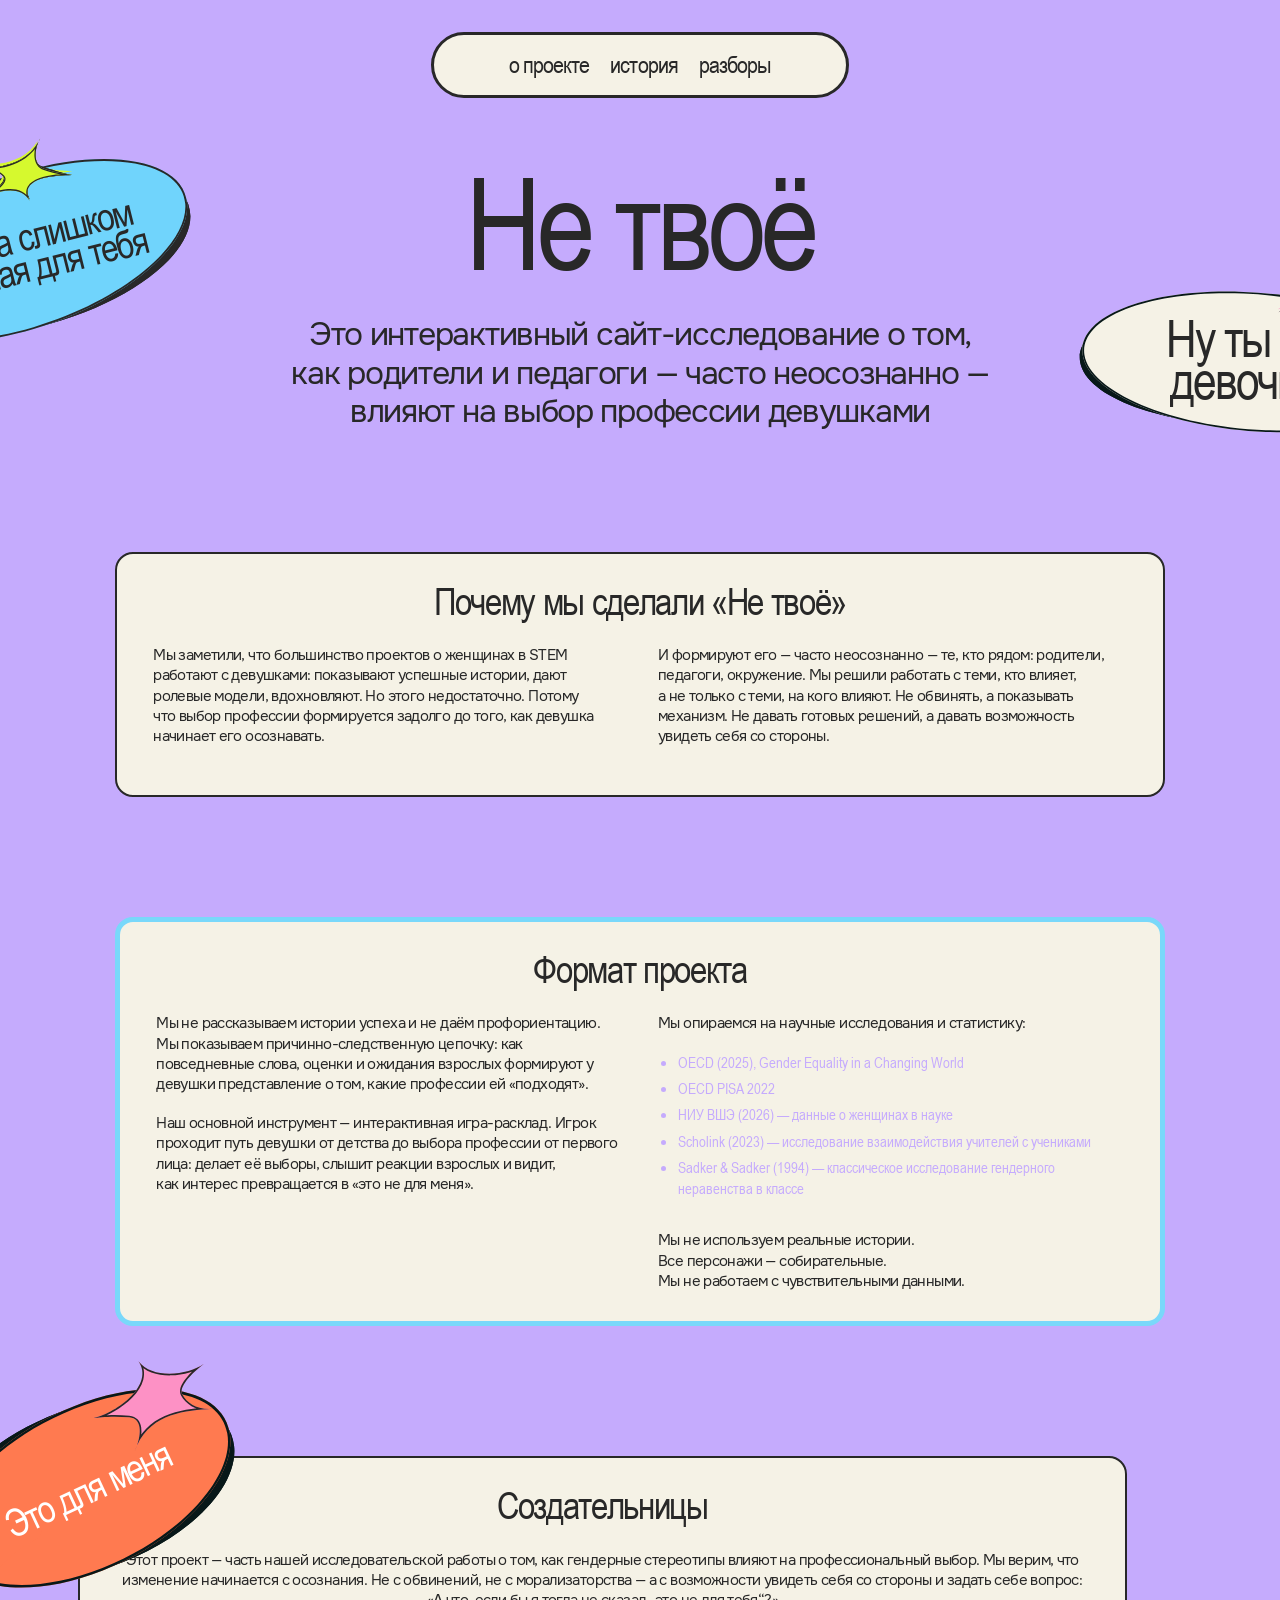
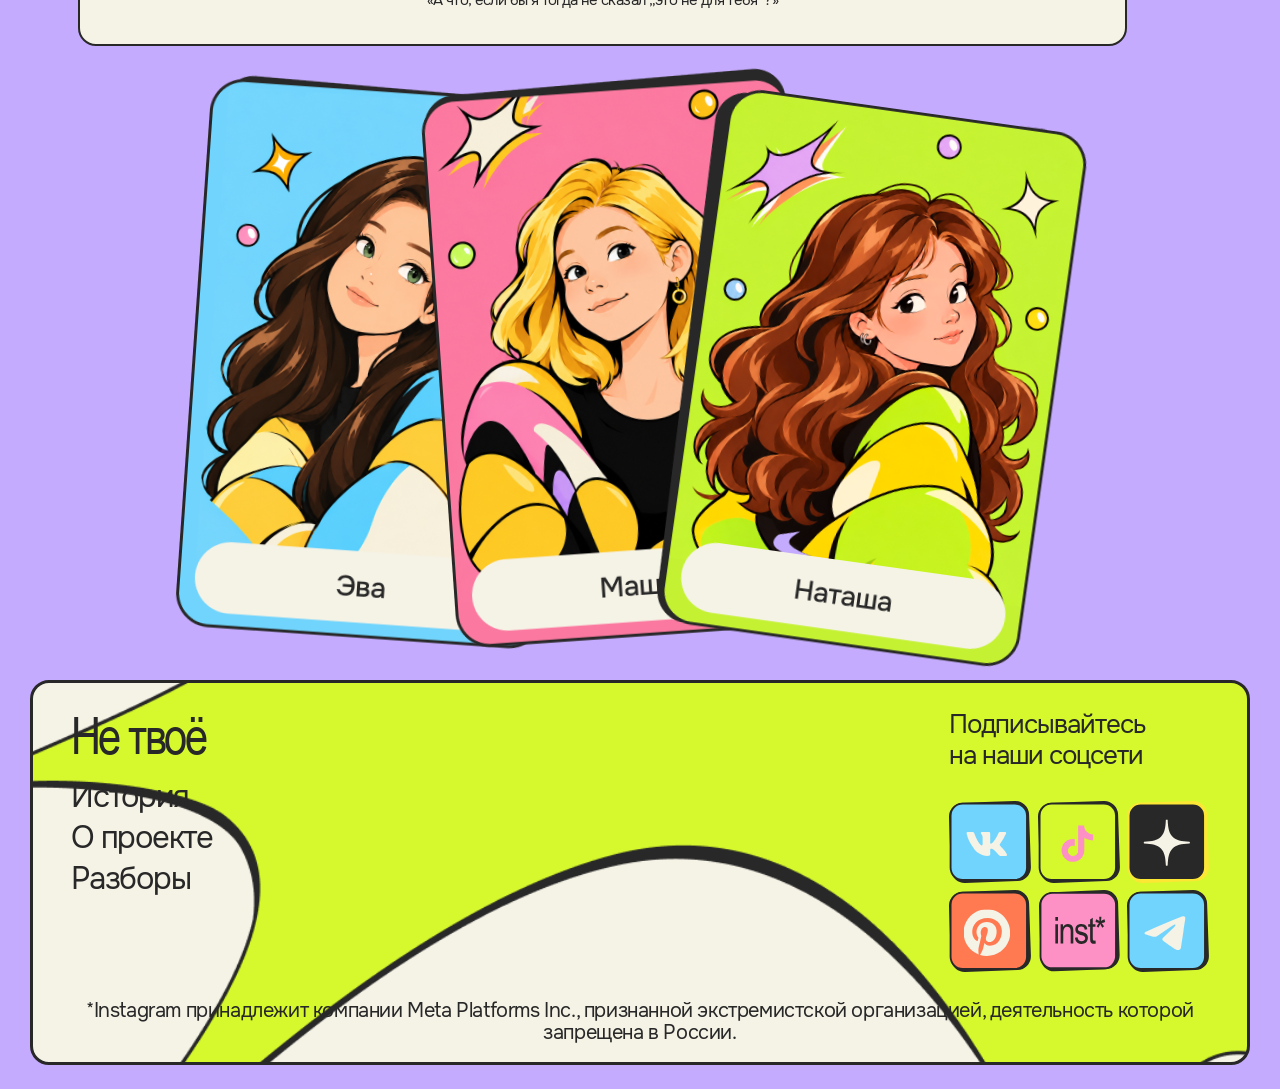
==== commit 287cc419: "uppdate" ====
--- a/about.html
+++ b/about.html
@@ -39,7 +39,7 @@
     </header>
 
     <section class="about-panel about-panel--why" aria-labelledby="why-title">
-      <h2 id="why-title">Почему мы сделали «Не твоё»</h2>
+      <h2 id="why-title">Почему мы сделали «Не&nbsp;твоё»</h2>
       <div class="about-columns">
           <p class="text_l">Мы&nbsp;заметили, что&nbsp;большинство проектов о&nbsp;женщинах в&nbsp;STEM работают с&nbsp;девушками: показывают успешные истории, дают ролевые модели, вдохновляют. Но&nbsp;этого&nbsp;недостаточно. Потому что&nbsp;выбор профессии формируется задолго до&nbsp;того, как&nbsp;девушка начинает его&nbsp;осознавать.</p>
           <p class="text_l">И&nbsp;формируют его&nbsp;— часто неосознанно&nbsp;— те, кто&nbsp;рядом: родители, педагоги, окружение. Мы&nbsp;решили работать с&nbsp;теми, кто&nbsp;влияет, а&nbsp;не&nbsp;только с&nbsp;теми, на&nbsp;кого влияют. Не&nbsp;обвинять, а&nbsp;показывать механизм. Не&nbsp;давать готовых решений, а&nbsp;давать возможность увидеть себя со&nbsp;стороны.</p>
@@ -52,8 +52,8 @@
       <h2 id="format-title">Формат проекта</h2>
       <div class="about-columns">
         <div>
-          <p class="text_l">Мы не рассказываем истории успеха и не даём профориентацию. Мы показываем причинно-следственную цепочку: как повседневные слова, оценки и ожидания взрослых формируют у девушки представление о том, какие профессии ей «подходят».</p>
-          <p class="text_l">Наш основной инструмент — интерактивная игра-расклад. Игрок проходит путь девушки от детства до выбора профессии от первого лица: делает её выборы, слышит реакции взрослых и видит, как интерес превращается в «это не для меня».</p>
+          <p class="text_l">Мы&nbsp;не&nbsp;рассказываем истории успеха и&nbsp;не&nbsp;даём профориентацию. Мы&nbsp;показываем причинно-следственную цепочку: как повседневные слова, оценки и&nbsp;ожидания взрослых формируют у девушки представление о&nbsp;том, какие профессии ей&nbsp;«подходят».</p>
+          <p class="text_l">Наш основной инструмент — интерактивная игра-расклад. Игрок проходит путь девушки от детства до выбора профессии от&nbsp;первого лица: делает её&nbsp;выборы, слышит реакции взрослых и&nbsp;видит, как&nbsp;интерес превращается в&nbsp;«это не&nbsp;для&nbsp;меня».</p>
         </div>
         <div>
           <p class="text_l">Мы опираемся на научные исследования и статистику:</p>
--- a/stylesheets/global.css
+++ b/stylesheets/global.css
@@ -378,11 +378,11 @@
 .choice__bubble.is-visible {
   opacity: 1;
   visibility: visible;
-  margin-left: -150px;
+  /* margin-left: -40px; */
 }
 
 .choice__bubble .text_m {
-  margin: 0;
+  margin-top: 0%;
   max-width: 275px;
 }
 .choice-card.is-shaking {
@@ -424,10 +424,6 @@
 .choice-card.is-selected {
   z-index: 15;
   scale: 1.12;
-}
-
-.choice__bubble {
-  z-index: 20;
 }
 
 .scene:not(.is-active) {
@@ -476,6 +472,9 @@
   .choice-cards {
     gap: 7px;
   }
+  .choice__bubble .text_m {
+    font-size: 16px;
+  }
   .choice-card {
     width: min(29vw, 145px);
     border-radius: 13px;
@@ -489,6 +488,41 @@
     height: 56px;
     font-size: 9px;
   }
+  .choice__bubble {
+  position: absolute;
+
+  top: 26%;
+  right: -13%;
+
+  width: 55vw;
+  aspect-ratio: 480 / 160;
+
+  background-image: url("../assets/bubble.svg");
+  background-size: 200%;
+  background-repeat: no-repeat;
+
+  display: flex;
+  align-items: center;
+  justify-content: center;
+
+  /* padding: 40px 20px; */
+  display: flex;
+  justify-content: center;
+  align-items: center;
+  z-index: 20;
+
+  opacity: 0;
+  visibility: hidden;
+  pointer-events: none;
+
+  transition:
+    opacity 0.3s ease,
+    visibility 0.3s ease;
+}
+.choice__bubble .text_m {
+  margin-top: -30%;
+  max-width: 275px;
+}
   .reaction {
     padding: 10px 12px;
     min-height: 50px;
--- a/stylesheets/about.css
+++ b/stylesheets/about.css
@@ -197,98 +197,12 @@
   height: 100%;
   object-fit: cover;
 }
-.about-footer {
-  position: relative;
-  isolation: isolate;
-  overflow: hidden;
-  max-width: 1360px;
-  width: calc(100% - 60px);
-  margin: 0 auto 24px;
-  border: 3px solid var(--black);
-  border-radius: 19px;
-  padding: 27px 38px 18px;
-  display: flex;
-  justify-content: space-between;
-  flex-wrap: wrap;
-  gap: 28px;
-  background: url(../assets/bg_green.png) var(--white);
-  background-repeat: no-repeat;
-  background-size: 200%;
-  background-position: 29% 67%;
-}
+
 .source_link {
   color: var(--purple);
 }
 .source_link:hover {
   filter: brightness(0.7);
-}
-.about-footer__logo {
-  font-size: clamp(40px, 4vw, 62px);
-  letter-spacing: -0.05em;
-  line-height: 1;
-}
-.about-footer__links {
-  margin-top: 18px;
-  display: flex;
-  flex-direction: column;
-  align-items: flex-start;
-  gap: 4px;
-}
-.about-footer__links a {
-  font-size: clamp(22px, 2.4vw, 32px);
-  line-height: 1.2;
-  text-decoration: none;
-  color: inherit;
-}
-.about-footer__social p {
-  margin: 0 0 30px;
-  font-size: clamp(19px, 2vw, 28px);
-}
-.about-socials {
-  display: grid;
-  grid-template-columns: repeat(3, 82px);
-  gap: 7px;
-}
-.about-socials a {
-  width: 82px;
-  height: 82px;
-  display: flex;
-  align-items: center;
-  justify-content: center;
-  text-decoration: none;
-  color: white;
-  font-weight: 800;
-  font-size: 22px;
-  transition: all 0.5s ease;
-  background-size: contain;
-  background-repeat: no-repeat;
-  background-position: center;
-}
-.about-socials a:hover {
-  filter: brightness(0.7);
-}
-.about-socials__vk {
-  background: url(../assets/socials/vk.svg);
-}
-.about-socials__tg {
-  background: url(../assets/socials/tg.svg);
-}
-.about-socials__tt {
-  background: url(../assets/socials/tiktok.svg);
-}
-.about-socials__other {
-  background: url(../assets/socials/dzen.svg);
-}
-.about-socials__pin {
-  background: url(../assets/socials/pin.svg);
-}
-.about-socials__inst {
-  background: url(../assets/socials/inst.svg);
-}
-.about-footer__disclaimer {
-  width: 100%;
-  text-align: center;
-  margin: 0;
 }
 @media (max-width: 700px) {
   .menu {
@@ -301,6 +215,7 @@
   .about-hero {
     min-height: 0;
     padding: 46px 0 70px;
+    gap: 20px;
   }
   .about-hero__title {
     font-size: clamp(55px, 15vw, 95px);
@@ -361,44 +276,11 @@
   .speech--left {
     display: none;
   }
-  .about-footer {
-    width: calc(100% - 24px);
-    margin-bottom: 12px;
-    padding: 23px 22px 15px;
-    display: flex;
-    flex-direction: column;
-    align-items: center;
-    background-size: 300%;
-  }
-  .about-footer__logo {
-    font-size: 44px;
-  }
-  .about-footer__links {
-    margin: 8px 0 28px;
-    align-items: center;
-  }
-  .about-footer__links a {
-    font-size: 24px;
-  }
-  .about-footer__social p {
-    margin-bottom: 12px;
-    font-size: 20px;
-  }
-  .about-socials {
-    grid-template-columns: repeat(3, 82px);
-  }
-  .about-socials a {
-    width: 82px;
-    height: 82px;
-    display: block;
-  }
-  .about-footer__disclaimer {
-    margin-top: 24px;
-    font-size: 16px;
-  }
-  .about-footer__social .text_h4 {
-    font-size: 32px;
-  }
+
+  .creator-cards img {
+    width: 338px;
+}
+
 
   .main_bubble {
     right: -29%;
@@ -423,7 +305,8 @@
     box-sizing: border-box;
 
     gap: 16px;
-    padding: 20px 11% 28px;
+    padding: 0;
+    padding-top: 40px;
 
     overflow-x: auto;
     overflow-y: hidden;
@@ -435,7 +318,9 @@
 
     scrollbar-width: none;
   }
-
+  .text_l {
+   font-size: 20px;
+  }
   .creator-cards::-webkit-scrollbar {
     display: none;
   }
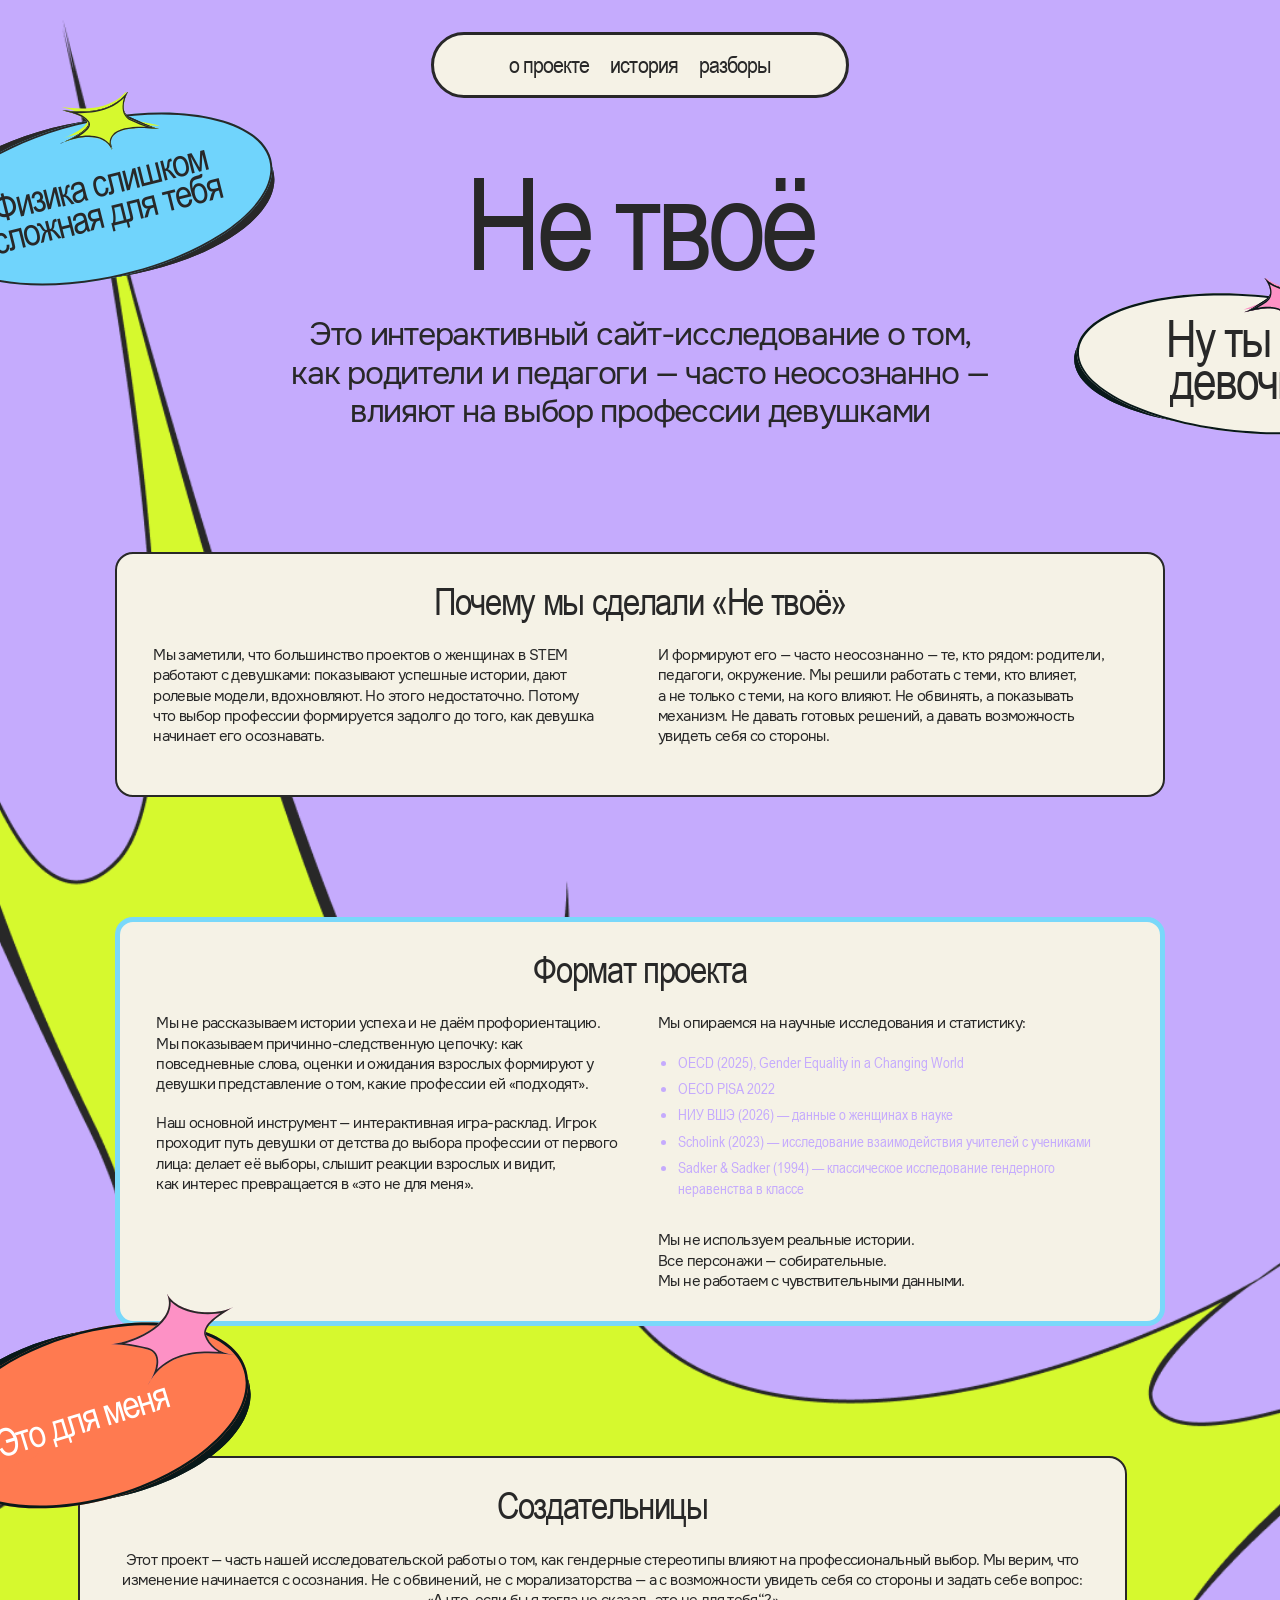
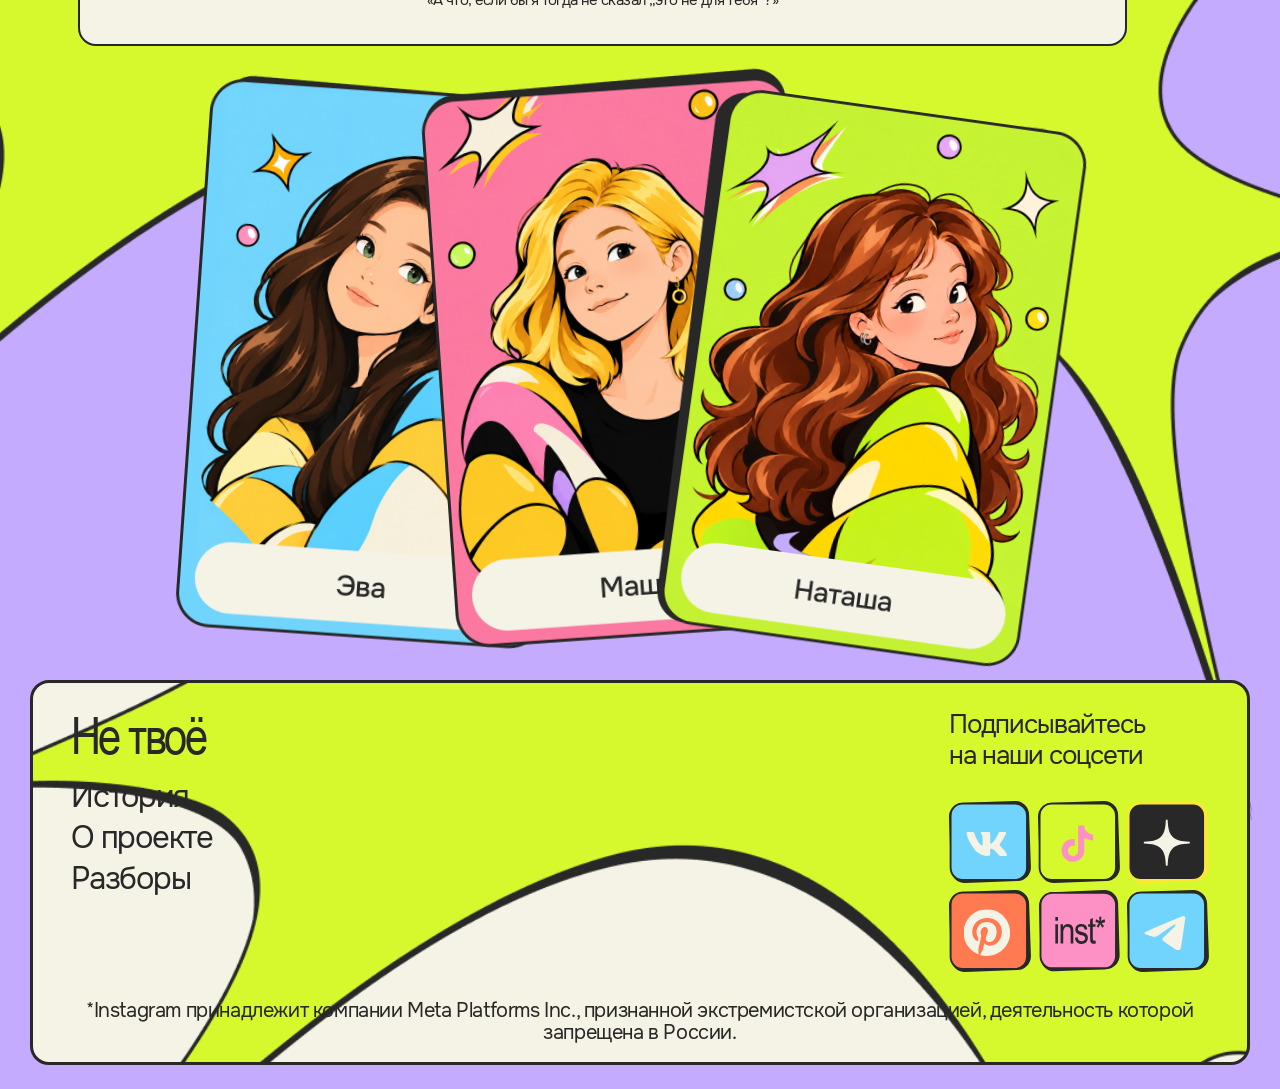
==== commit 2d9b052c: "fixes" ====
--- a/about.html
+++ b/about.html
@@ -45,9 +45,6 @@
           <p class="text_l">И&nbsp;формируют его&nbsp;— часто неосознанно&nbsp;— те, кто&nbsp;рядом: родители, педагоги, окружение. Мы&nbsp;решили работать с&nbsp;теми, кто&nbsp;влияет, а&nbsp;не&nbsp;только с&nbsp;теми, на&nbsp;кого влияют. Не&nbsp;обвинять, а&nbsp;показывать механизм. Не&nbsp;давать готовых решений, а&nbsp;давать возможность увидеть себя со&nbsp;стороны.</p>
       </div>
     </section>
-
-    <div class="speech speech--middle"><p>Это для меня</p></div>
-
     <section class="about-panel about-panel--format" aria-labelledby="format-title">
       <h2 id="format-title">Формат проекта</h2>
       <div class="about-columns">
@@ -70,6 +67,7 @@
     </section>
 
     <section class="about-creators" aria-labelledby="creators-title">
+      <div class="speech speech--middle"><p>Это для меня</p></div>
       <div class="about-panel about-panel--creators">
         <h2 id="creators-title">Создательницы</h2>
         <p class="text_l">Этот проект — часть нашей исследовательской работы о том, как гендерные стереотипы влияют на профессиональный выбор. Мы верим, что изменение начинается с осознания. Не с обвинений, не с морализаторства — а с возможности увидеть себя со стороны и задать себе вопрос: «А что, если бы я тогда не сказал „это не для тебя“?»</p>
--- a/stylesheets/global.css
+++ b/stylesheets/global.css
@@ -520,7 +520,6 @@
     visibility 0.3s ease;
 }
 .choice__bubble .text_m {
-  margin-top: -30%;
   max-width: 275px;
 }
   .reaction {
--- a/stylesheets/about.css
+++ b/stylesheets/about.css
@@ -3,16 +3,16 @@
   flex-direction: column;
   min-height: 100vh;
   color: var(--black);
-  background: var(--purple);
+  background: url(../assets/bg_green.png) var(--purple);
+  background-position: center 75%;
+  background-repeat: no-repeat;
+  background-size: 190%;
   overflow-x: hidden;
 }
 .about-page *,
 .about-page *::before,
 .about-page *::after {
   box-sizing: border-box;
-}
-.menu {
-  margin-top: 32px;
 }
 .about-layout {
   display: flex;
@@ -34,10 +34,10 @@
   gap: 40px;
 }
 .about-hero__title {
-  font-family: 'Arial-Narrow';
+  font-family: "Arial-Narrow";
   font-size: clamp(70px, 10vw, 180px);
   line-height: 80%;
-letter-spacing: -0.04em;
+  letter-spacing: -0.04em;
 }
 .about-hero__lead {
   max-width: 760px;
@@ -61,8 +61,8 @@
   background-size: 100%;
   background-repeat: no-repeat;
   background-position: center;
-  width: 28vw;
-  height: 20vw;
+  width: 33vw;
+  height: 16vw;
   display: flex;
   justify-content: center;
   align-items: center;
@@ -73,8 +73,7 @@
   letter-spacing: -0.04em;
   text-align: center;
   transform: rotate(-6deg);
-  margin-top: 45px;
-  margin-left: -20px;
+  margin-left: 17%;
 }
 .main_bubble {
   right: -60%;
@@ -84,23 +83,22 @@
   display: flex;
   justify-content: center;
   align-items: center;
-  width: 29.861vw;
-  height: 27vw;
+  width: 27vw;
+  height: 20vw;
   background: url(../assets/red_bubble.svg);
   color: white;
   transform: rotate(-11deg);
   background-repeat: no-repeat;
-  left: -15%;
-  top: 54%;
+      left: -15%;
+    top: -20%;
   background-size: 100%;
+  background-position: center;
 }
 .speech--middle p {
   font-size: 3vw;
   line-height: 80%;
   letter-spacing: -0.04em;
-  transform: rotate(-14deg);
-  margin-left: -10%;
-  margin-top: 20%;
+  transform: rotate(-6deg);
 }
 .about-panel {
   width: 82vw;
@@ -160,6 +158,7 @@
 }
 .about-creators {
   margin-top: 10px;
+      position: relative;
 }
 .about-panel--creators {
   text-align: center;
@@ -205,9 +204,6 @@
   filter: brightness(0.7);
 }
 @media (max-width: 700px) {
-  .menu {
-    margin-top: 20px;
-  }
   .about-layout {
     padding: 0 6% 44px;
     width: 100%;
@@ -241,8 +237,8 @@
   }
   .speech--middle {
     margin: 22px 0 15px auto;
-            right: 70%;
-        top: 32%;
+    right: 70%;
+    top: 32%;
   }
   .about-panel {
     padding: 24px 22px;
@@ -279,8 +275,7 @@
 
   .creator-cards img {
     width: 338px;
-}
-
+  }
 
   .main_bubble {
     right: -29%;
@@ -319,7 +314,7 @@
     scrollbar-width: none;
   }
   .text_l {
-   font-size: 20px;
+    font-size: 20px;
   }
   .creator-cards::-webkit-scrollbar {
     display: none;
@@ -344,5 +339,4 @@
     scroll-snap-align: center;
     scroll-snap-stop: always;
   }
-
-}
+}
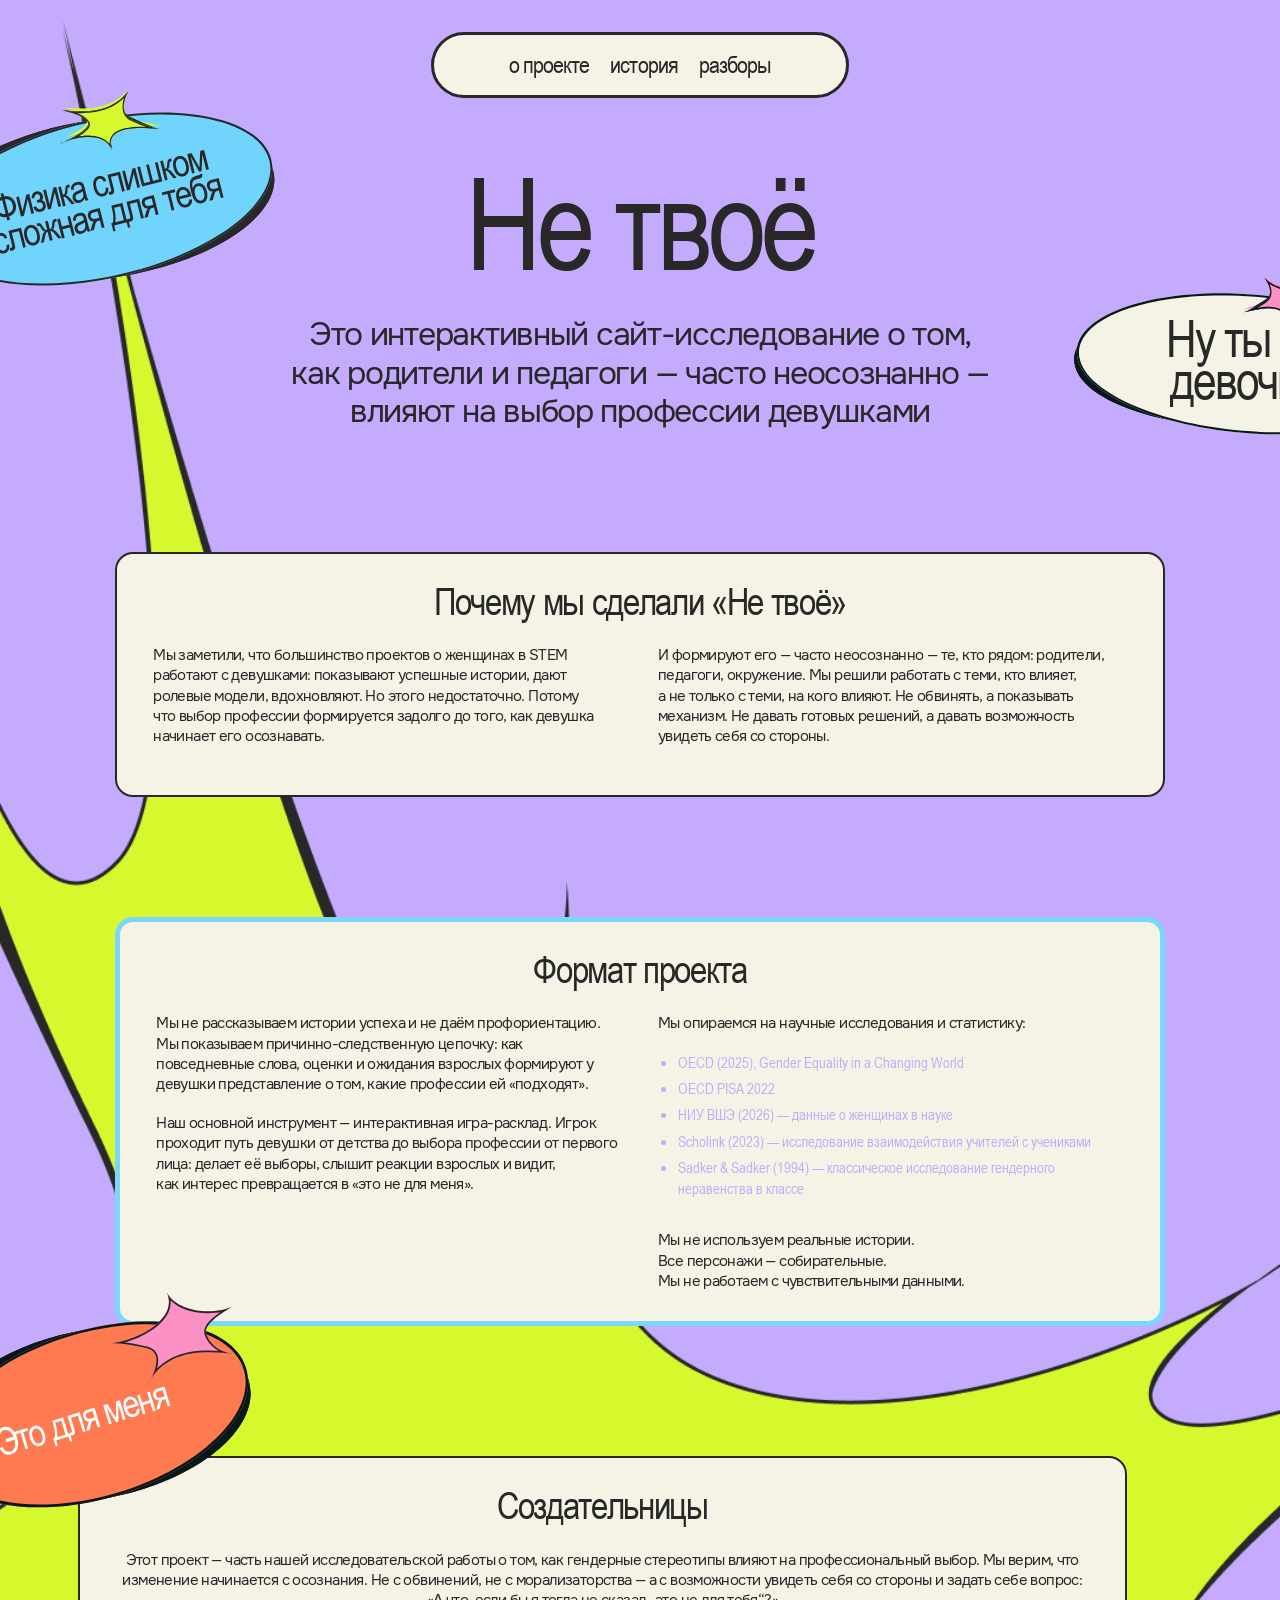
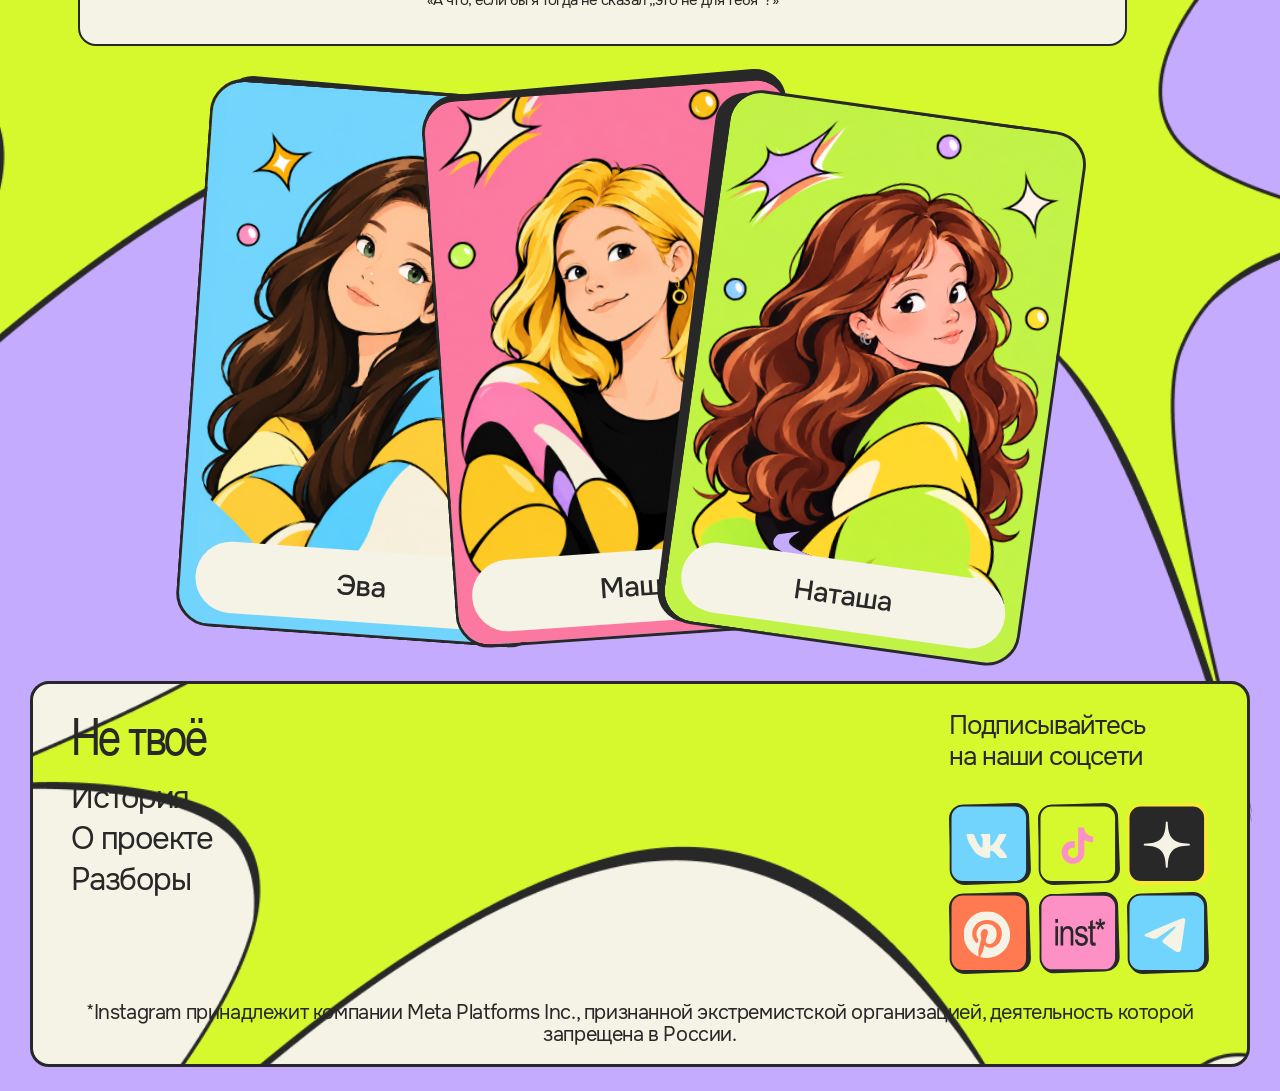
==== commit 3edd9c22: "." ====
--- a/about.html
+++ b/about.html
@@ -73,9 +73,9 @@
         <p class="text_l">Этот проект — часть нашей исследовательской работы о том, как гендерные стереотипы влияют на профессиональный выбор. Мы верим, что изменение начинается с осознания. Не с обвинений, не с морализаторства — а с возможности увидеть себя со стороны и задать себе вопрос: «А что, если бы я тогда не сказал „это не для тебя“?»</p>
       </div>
       <div class="creator-cards" aria-label="Команда проекта">
-        <img src="./assets/creators/eva.png" alt="Портрет Эвы" loading="lazy" />
-        <img src="./assets/creators/masha.png" alt="Портрет Маши" loading="lazy" />
-        <img src="./assets/creators/natasha.png" alt="Портрет Наташи" loading="lazy" />
+        <img src="./assets/creators/eva.svg" alt="Портрет Эвы" loading="lazy" />
+        <img src="./assets/creators/masha.svg" alt="Портрет Маши" loading="lazy" />
+        <img src="./assets/creators/natasha.svg" alt="Портрет Наташи" loading="lazy" />
       </div>
     </section>
   </main>
--- a/stylesheets/global.css
+++ b/stylesheets/global.css
@@ -466,9 +466,9 @@
   z-index: 20;
 }
 @media (max-width: 600px) {
-  .page {
+  /* .page {
     padding: 18px 15px;
-  }
+  } */
   .choice-cards {
     gap: 7px;
   }
